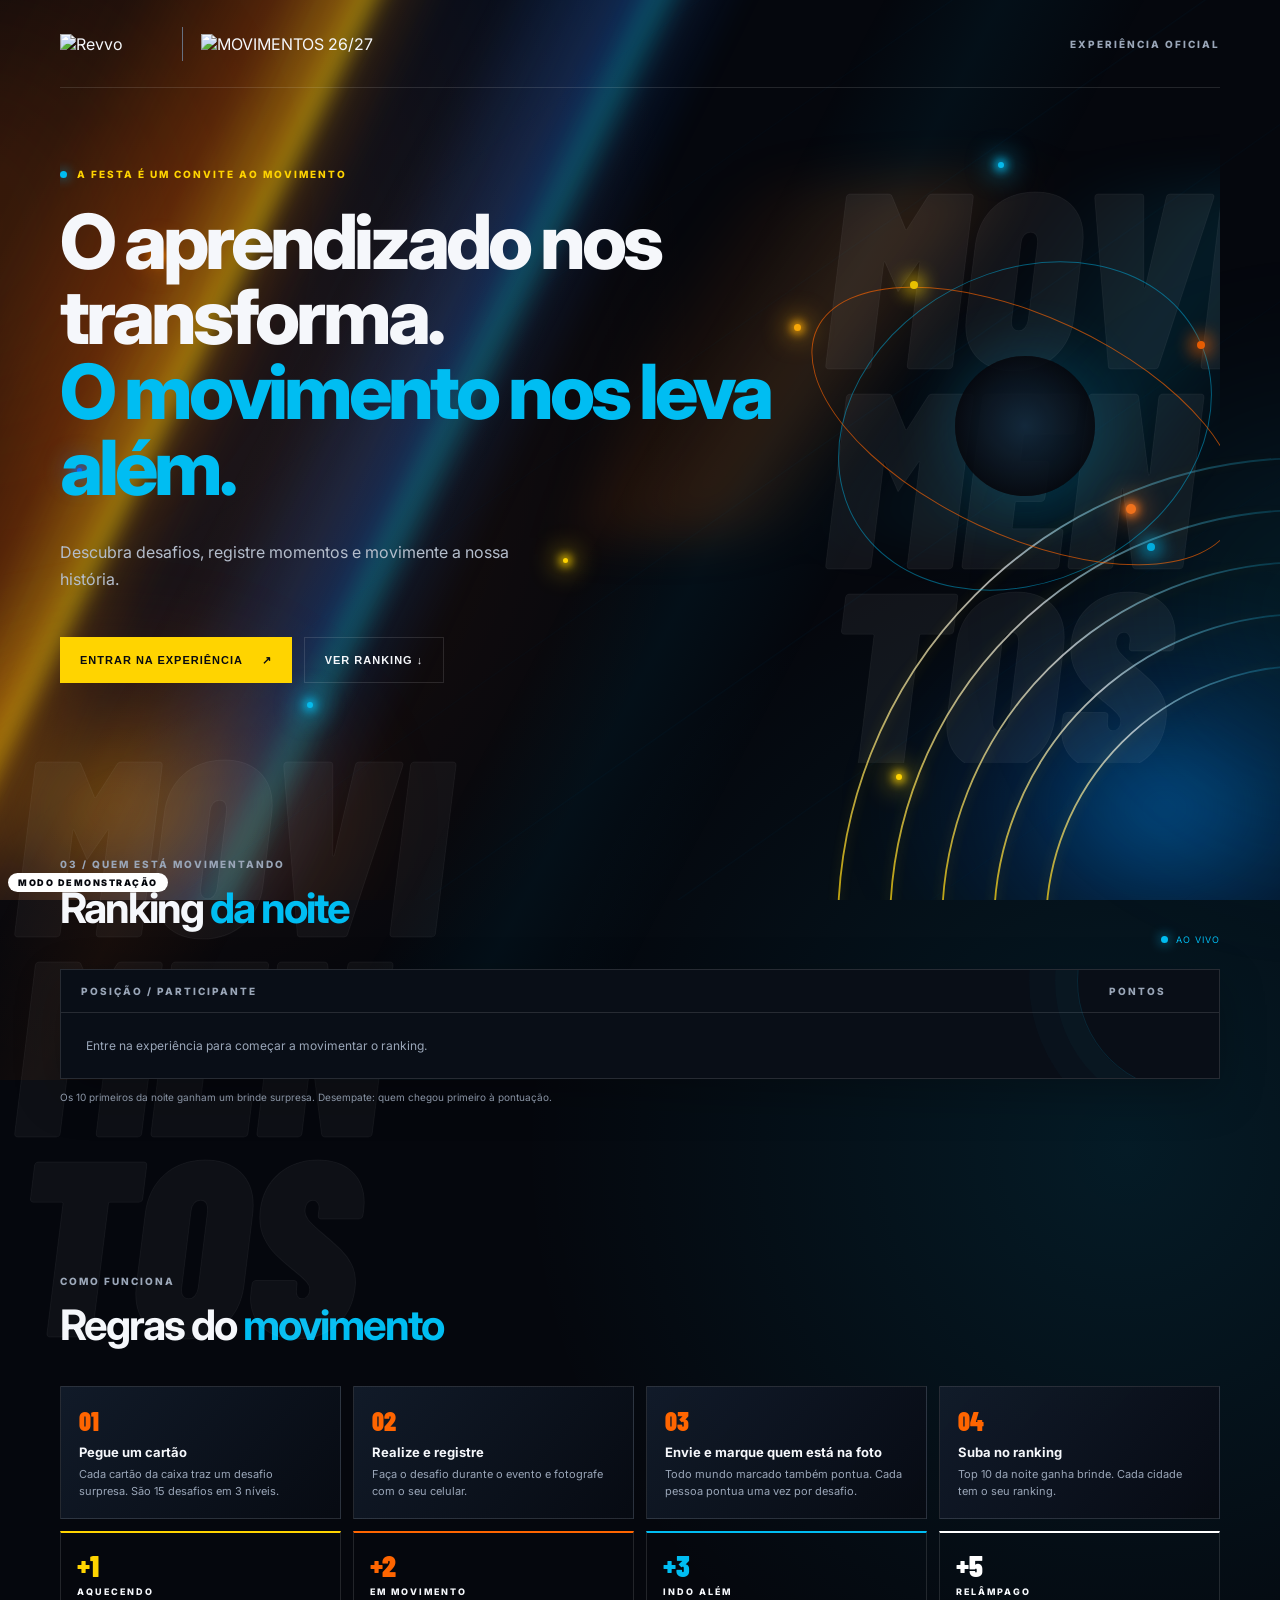
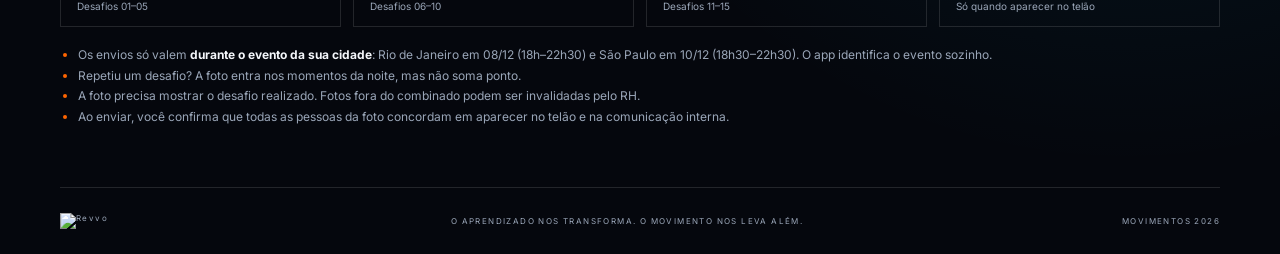
==== index.html @ 45190604 "Add files via upload" ====
<!doctype html>
<html lang="pt-BR">
<head>
  <meta charset="UTF-8" />
  <meta name="viewport" content="width=device-width, initial-scale=1.0, viewport-fit=cover" />
  <meta name="theme-color" content="#05070d" />
  <title>MOVIMENTOS 2026 | Revvo</title>
  <link rel="preconnect" href="https://fonts.googleapis.com">
  <link rel="preconnect" href="https://fonts.gstatic.com" crossorigin>
  <link href="https://fonts.googleapis.com/css2?family=Barlow+Condensed:wght@600;700;800;900&family=Inter:wght@400;500;600;700;800&display=swap" rel="stylesheet">
  <link rel="stylesheet" href="./styles.css" />
</head>
<body>
  <div class="ambient ambient-a"></div><div class="ambient ambient-b"></div>
  <div class="backdrop" aria-hidden="true">
    <div class="beam beam-orange"></div><div class="beam beam-blue"></div>
    <div class="uplight up-l"></div><div class="uplight up-r"></div>
    <svg class="arcs" viewBox="0 0 400 400" preserveAspectRatio="xMaxYMax meet"><defs><linearGradient id="arcG" x1="0" y1="1" x2="1" y2="0"><stop offset="0" stop-color="#ffd400"/><stop offset=".55" stop-color="#ffffff" stop-opacity=".9"/><stop offset="1" stop-color="#00bdf2" stop-opacity=".2"/></linearGradient></defs><g fill="none" stroke="url(#arcG)" stroke-width="1.4"><path d="M40 400 A360 360 0 0 1 400 40"/><path d="M80 400 A320 320 0 0 1 400 80"/><path d="M120 400 A280 280 0 0 1 400 120"/><path d="M160 400 A240 240 0 0 1 400 160"/><path d="M200 400 A200 200 0 0 1 400 200"/></g></svg>
    <span class="particle p1"></span><span class="particle p2"></span><span class="particle p3"></span><span class="particle p4"></span><span class="particle p5"></span><span class="particle p6"></span><span class="particle p7"></span><span class="particle p8"></span>
  </div>
  <header class="topbar">
    <a class="brand" href="#" aria-label="Revvo Movimentos 2026">
      <img class="logo-revvo" src="assets/logo-revvo-branco.png" alt="Revvo">
      <i></i>
      <img class="logo-movimentos" src="assets/logo-movimentos.png" alt="MOVIMENTOS 26/27">
    </a>
    <span class="event-label" id="eventLabel">EXPERIÊNCIA OFICIAL</span>
  </header>

  <main>
    <!-- BOAS-VINDAS -->
    <section id="welcome" class="hero">
      <div class="eyebrow"><span class="pulse"></span> A FESTA É UM CONVITE AO MOVIMENTO</div>
      <h1>O aprendizado nos transforma.<br><em>O movimento nos leva além.</em></h1>
      <p class="hero-copy">Descubra desafios, registre momentos e movimente a nossa história.</p>
      <div class="hero-actions">
        <button class="btn btn-primary" id="startBtn">ENTRAR NA EXPERIÊNCIA <span>↗</span></button>
        <button class="btn btn-ghost" id="rankingTopBtn">VER RANKING ↓</button>
      </div>
      <div class="wm wm-hero" aria-hidden="true">MOVI<br>MEN<br>TOS</div>
      <div class="hero-art" aria-hidden="true"><div class="orbit orbit-one"></div><div class="orbit orbit-two"></div><div class="core"><img class="core-icon" src="assets/icone-revvo.png" alt=""></div><span class="spark s1"></span><span class="spark s2"></span><span class="spark s3"></span></div>
    </section>

    <!-- LOGIN POR CÓDIGO -->
    <section id="register" class="panel hidden">
      <div class="section-kicker">01 / IDENTIFICAÇÃO</div>
      <h2>Quem está <em>em movimento?</em></h2>
      <form id="emailForm" class="form-grid" novalidate>
        <p class="muted">Informe seu e-mail corporativo para acessar os desafios.</p>
        <label>E-mail corporativo<input id="email" required type="email" inputmode="email" autocomplete="email" placeholder="voce@revvo.com.br"></label>
        <label class="consent"><input id="consent" type="checkbox" required><span>Autorizo o registro das minhas participações e o uso das fotos enviadas na dinâmica interna da festa, conforme as orientações de privacidade da Revvo.</span></label>
        <button class="btn btn-primary" type="submit" id="sendCodeBtn">ACESSAR DESAFIOS ↗</button>
        <p id="emailMessage" class="form-message" role="alert"></p>
      </form>
    </section>

    <!-- APP -->
    <section id="app" class="hidden">
      <div class="dashboard-head">
        <div><div class="section-kicker" id="journeyKicker">SUA JORNADA / MOVIMENTOS 2026</div><h2>Olá, <em id="userFirstName">pessoa</em>!</h2><p class="muted">Cada interação faz a gente ir mais longe.</p></div>
        <button class="btn btn-ghost btn-small" id="changeUser">TROCAR PARTICIPANTE</button>
      </div>
      <div id="statusBanner" class="status-banner hidden"></div>
      <div class="stats-grid">
        <article class="stat-card"><span class="stat-label">SUA PONTUAÇÃO</span><strong id="myPoints">0</strong><span class="stat-foot">PONTOS CONQUISTADOS</span></article>
        <article class="stat-card"><span class="stat-label">DESAFIOS CONCLUÍDOS</span><strong id="myChallenges">0</strong><span class="stat-foot">MOVIMENTOS REGISTRADOS</span></article>
        <article class="stat-card"><span class="stat-label">SUA POSIÇÃO</span><strong id="myPosition">—</strong><span class="stat-foot">NO RANKING GERAL</span></article>
      </div>
      <div id="lightning"></div>
      <div class="section-heading challenge-heading"><div><div class="section-kicker">02 / ESCOLHA SEU MOVIMENTO</div><h2>Qual vai ser o <em>próximo?</em></h2><p class="muted small">Deslize os cartões e escolha seu desafio.</p></div><div class="carousel-controls"><button class="carousel-arrow" id="challengePrev" aria-label="Cartões anteriores">←</button><button class="carousel-arrow" id="challengeNext" aria-label="Próximos cartões">→</button></div></div>
      <div class="challenge-carousel-wrap"><div class="carousel-glow"></div><div id="challengeGrid" class="challenge-carousel" aria-label="Cartões de desafios"></div><div class="carousel-hint"><span class="hint-line"></span> DESLIZE PARA DESCOBRIR <span class="hint-line"></span></div></div>

      <div class="section-heading"><div><div class="section-kicker">MOMENTOS DA NOITE</div><h2>Quem já <em>se moveu</em></h2></div><span class="live"><span class="pulse"></span> AO VIVO</span></div>
      <div id="feed" class="feed"><div class="empty-state">As fotos aparecem aqui assim que alguém enviar.</div></div>
    </section>

    <!-- RANKING -->
    <section id="ranking" class="ranking-section">
      <div class="wm wm-rank" aria-hidden="true">MOVI<br>MEN<br>TOS</div>
      <div class="section-heading"><div><div class="section-kicker">03 / QUEM ESTÁ MOVIMENTANDO</div><h2>Ranking <em>da noite</em></h2></div><span class="live"><span class="pulse"></span> AO VIVO</span></div>
      <div class="ranking-card"><div class="ranking-header"><span>POSIÇÃO / PARTICIPANTE</span><span>PONTOS</span></div><div id="rankingRows"><div class="empty-state">Entre na experiência para começar a movimentar o ranking.</div></div></div>
      <p class="small muted" id="rankingNote">Os 10 primeiros da noite ganham um brinde surpresa. Desempate: quem chegou primeiro à pontuação.</p>
    </section>

    <!-- REGRAS -->
    <section id="rules" class="rules-section">
      <div class="section-heading"><div><div class="section-kicker">COMO FUNCIONA</div><h2>Regras do <em>movimento</em></h2></div></div>
      <div class="rules-grid">
        <article class="rule"><span>01</span><h3>Pegue um cartão</h3><p>Cada cartão da caixa traz um desafio surpresa. São 15 desafios em 3 níveis.</p></article>
        <article class="rule"><span>02</span><h3>Realize e registre</h3><p>Faça o desafio durante o evento e fotografe com o seu celular.</p></article>
        <article class="rule"><span>03</span><h3>Envie e marque quem está na foto</h3><p>Todo mundo marcado também pontua. Cada pessoa pontua uma vez por desafio.</p></article>
        <article class="rule"><span>04</span><h3>Suba no ranking</h3><p>Top 10 da noite ganha brinde. Cada cidade tem o seu ranking.</p></article>
      </div>
      <div class="levels">
        <div style="--accent:var(--yellow)"><b>+1</b><span>AQUECENDO</span><small>Desafios 01–05</small></div>
        <div style="--accent:var(--orange)"><b>+2</b><span>EM MOVIMENTO</span><small>Desafios 06–10</small></div>
        <div style="--accent:var(--blue)"><b>+3</b><span>INDO ALÉM</span><small>Desafios 11–15</small></div>
        <div style="--accent:#fff"><b>+5</b><span>RELÂMPAGO</span><small>Só quando aparecer no telão</small></div>
      </div>
      <ul class="rules-list">
        <li>Os envios só valem <b>durante o evento da sua cidade</b>: Rio de Janeiro em 08/12 (18h–22h30) e São Paulo em 10/12 (18h30–22h30). O app identifica o evento sozinho.</li>
        <li>Repetiu um desafio? A foto entra nos momentos da noite, mas não soma ponto.</li>
        <li>A foto precisa mostrar o desafio realizado. Fotos fora do combinado podem ser invalidadas pelo RH.</li>
        <li>Ao enviar, você confirma que todas as pessoas da foto concordam em aparecer no telão e na comunicação interna.</li>
      </ul>
    </section>

    <!-- ÁREA DO RH -->
    <section id="admin" class="admin-section hidden">
      <button class="admin-toggle" id="adminToggle">ÁREA DO RH <span>＋</span></button>
      <div id="adminPanel" class="hidden admin-panel">
        <div class="admin-block">
          <div class="section-kicker">DESAFIO RELÂMPAGO</div>
          <div id="adminLightning" class="admin-lightning"></div>
        </div>
        <div class="admin-block">
          <div class="section-kicker">MODERAÇÃO E RELATÓRIO</div>
          <div class="admin-actions">
            <select id="adminEvent" class="admin-select"><option value="">Evento atual</option><option value="rj">Rio de Janeiro</option><option value="sp">São Paulo</option><option value="teste">Teste</option></select>
            <button class="btn btn-ghost btn-small" id="adminReload">ATUALIZAR</button>
            <button class="btn btn-ghost btn-small" id="exportBtn">EXPORTAR CSV</button>
          </div>
          <p id="adminMessage" class="form-message"></p>
          <div id="adminList" class="admin-list"></div>
        </div>
      </div>
    </section>
  </main>

  <footer><img class="logo-revvo" src="assets/logo-revvo-branco.png" alt="Revvo"><span>O APRENDIZADO NOS TRANSFORMA. O MOVIMENTO NOS LEVA ALÉM.</span><span>MOVIMENTOS 2026</span></footer>

  <dialog id="challengeDialog" class="challenge-dialog">
    <form method="dialog"><button class="close-dialog" aria-label="Fechar">×</button></form>
    <div id="dialogContent"></div>
  </dialog>
  <div id="toast" class="toast" role="status"></div>

  <script src="./vendor/supabase-2.45.4.js"></script>
  <script src="./config.js"></script>
  <script src="./api.js"></script>
  <script src="./app.js"></script>
</body>
</html>
---- styles.css ----
:root{--bg:#05070d;--panel:#0b101a;--panel2:#101827;--text:#f5f7fb;--muted:#9aa6b8;--yellow:#ffd400;--orange:#ff6500;--blue:#00bdf2;--line:rgba(255,255,255,.12)}
*{box-sizing:border-box}html{scroll-behavior:smooth}body{margin:0;background:var(--bg);color:var(--text);font-family:Inter,Arial,sans-serif;overflow-x:hidden}body:before{content:"";position:fixed;inset:0;pointer-events:none;opacity:.12;background:repeating-linear-gradient(145deg,transparent 0 110px,rgba(0,177,255,.28) 111px,transparent 113px 145px);mask-image:linear-gradient(120deg,transparent 20%,#000 65%,transparent)}.ambient{position:fixed;width:360px;height:360px;border-radius:50%;filter:blur(110px);opacity:.13;pointer-events:none}.ambient-a{background:var(--orange);top:5%;left:-220px}.ambient-b{background:var(--blue);right:-220px;top:48%}
.topbar,main,footer{width:min(1160px,calc(100% - 40px));margin:auto}.topbar{height:88px;display:flex;align-items:center;justify-content:space-between;border-bottom:1px solid var(--line);position:relative}.brand{display:flex;align-items:center;gap:18px;color:inherit;text-decoration:none}.revvo{font-weight:400;font-size:27px;letter-spacing:-2px}.brand i{height:34px;width:1px;background:#667080}.event{font-weight:900;font-style:italic;font-size:21px;letter-spacing:-1px}.event sup{display:inline-flex;flex-direction:column;font-size:10px;line-height:9px;margin-left:3px;vertical-align:top}.event sup b{color:var(--orange)}.event-label,.section-kicker,.stat-label,.stat-foot,.ranking-header,.admin-toggle{font-size:10px;letter-spacing:2px;font-weight:800;color:var(--muted)}
.hero{min-height:570px;display:flex;flex-direction:column;justify-content:center;position:relative;padding:80px 0;overflow:hidden}.eyebrow{font-size:10px;letter-spacing:2px;font-weight:800;color:var(--yellow);display:flex;align-items:center;gap:10px}.pulse{width:7px;height:7px;border-radius:50%;background:var(--blue);box-shadow:0 0 12px var(--blue);display:inline-block}.hero h1{font-size:clamp(40px,6vw,76px);line-height:.99;letter-spacing:-4px;margin:24px 0 18px;max-width:780px;font-weight:800}.hero h1 em,h2 em{font-style:normal;color:var(--blue)}.hero-copy{color:#b4bdcb;font-size:16px;max-width:460px;line-height:1.7}.hero-actions{display:flex;gap:12px;margin-top:28px;flex-wrap:wrap}.btn{border:0;cursor:pointer;font-weight:800;font-size:11px;letter-spacing:1px;padding:16px 20px;transition:.2s}.btn:hover{transform:translateY(-2px);filter:brightness(1.12)}.btn-primary{background:var(--yellow);color:#080b11}.btn-primary span{margin-left:15px}.btn-ghost{border:1px solid var(--line);background:transparent;color:var(--text)}.btn-small{padding:11px 13px;font-size:9px}.hero-art{position:absolute;right:0;top:50%;transform:translateY(-50%);width:390px;height:390px;opacity:.9}.orbit{position:absolute;border:1px solid rgba(0,189,242,.5);border-radius:50%;transform:rotate(-28deg)}.orbit-one{inset:40px 0 40px 0}.orbit-two{inset:85px -35px 85px -35px;border-color:rgba(255,101,0,.7);transform:rotate(25deg)}.core{position:absolute;inset:125px;border-radius:50%;display:grid;place-items:center;font:900 95px "Barlow Condensed";font-style:italic;background:radial-gradient(circle,#142a3d,#070a10 70%);box-shadow:0 0 70px rgba(0,189,242,.25);color:white}.core span{font:700 14px Inter;color:var(--orange);position:absolute;right:45px;top:50px}.spark{position:absolute;width:8px;height:8px;border-radius:50%;background:var(--yellow);box-shadow:0 0 18px 5px var(--yellow)}.s1{top:50px;left:80px}.s2{bottom:70px;right:65px;background:var(--blue);box-shadow:0 0 18px 5px var(--blue)}.s3{top:110px;right:15px;background:var(--orange);box-shadow:0 0 18px 5px var(--orange)}
.hidden{display:none!important}.panel{background:var(--panel);border:1px solid var(--line);padding:34px;max-width:650px;margin:0 auto 90px;position:relative}.panel h2,h2{font-size:clamp(28px,4vw,42px);letter-spacing:-2px;margin:12px 0}.muted{color:var(--muted);line-height:1.6}.form-grid{display:grid;gap:17px;margin-top:25px}.form-grid label:not(.consent){display:grid;gap:8px;font-size:11px;color:#c5ceda;font-weight:700}.form-grid input:not([type=checkbox]){width:100%;background:#05080f;border:1px solid var(--line);padding:15px;color:white;font:inherit;outline:none}.form-grid input:focus{border-color:var(--blue)}.consent{display:flex;gap:10px;font-size:10px;color:var(--muted);line-height:1.5}.consent input{accent-color:var(--blue)}.form-message{font-size:12px;color:var(--yellow);min-height:15px}.dashboard-head,.section-heading{display:flex;justify-content:space-between;align-items:end;gap:20px}.dashboard-head{margin:60px 0 28px}.stats-grid{display:grid;grid-template-columns:repeat(3,1fr);gap:12px}.stat-card{background:linear-gradient(135deg,#111a28,#080c14);border:1px solid var(--line);padding:22px;position:relative;overflow:hidden}.stat-card:after{content:"";position:absolute;right:-30px;bottom:-60px;width:120px;height:120px;border:1px solid rgba(0,189,242,.3);border-radius:50%}.stat-label,.stat-foot{display:block;font-size:9px;letter-spacing:1.5px}.stat-card strong{display:block;font:900 54px "Barlow Condensed";color:var(--yellow);margin:9px 0}.stat-foot{color:var(--muted)}.section-heading{margin:70px 0 24px}.small{font-size:10px}.challenge-grid{display:grid;grid-template-columns:repeat(3,1fr);gap:14px}.challenge-card{background:linear-gradient(150deg,#121a27,#070a11 70%);border:1px solid var(--line);padding:20px;min-height:220px;position:relative;display:flex;flex-direction:column;overflow:hidden}.challenge-card:before{content:"";position:absolute;top:0;left:0;width:100%;height:3px;background:var(--accent)}.challenge-card.done{opacity:.55}.challenge-meta{display:flex;justify-content:space-between;gap:8px;font-size:9px;letter-spacing:1px;font-weight:800;color:var(--accent)}.points{background:var(--accent);color:#05070d;border-radius:20px;padding:5px 8px;white-space:nowrap}.challenge-number{font:900 65px "Barlow Condensed";color:var(--accent);line-height:1;margin:18px 0 7px}.challenge-card h3{font-size:16px;margin:0 0 8px}.challenge-card p{font-size:11px;line-height:1.55;color:var(--muted);margin:0 0 20px}.challenge-card button{margin-top:auto;background:transparent;border:1px solid var(--line);color:white;text-align:left;padding:11px;font-size:9px;font-weight:800;letter-spacing:1px;cursor:pointer}.challenge-card button:hover{border-color:var(--accent);color:var(--accent)}.ranking-section{padding:25px 0 80px}.live{font-size:9px;letter-spacing:1px;color:var(--blue);display:flex;align-items:center;gap:8px}.ranking-card{background:#090e17;border:1px solid var(--line)}.ranking-header,.ranking-row{display:grid;grid-template-columns:1fr 90px;padding:15px 20px}.ranking-header{border-bottom:1px solid var(--line)}.ranking-row{align-items:center;border-bottom:1px solid rgba(255,255,255,.06);font-size:13px}.ranking-row:last-child{border:0}.rank-name{display:flex;align-items:center;gap:14px}.rank-num{font:800 22px "Barlow Condensed";color:var(--muted);width:25px}.rank-row-points{text-align:right;color:var(--yellow);font-weight:800}.empty-state{padding:25px;color:var(--muted);font-size:12px}.admin-section{border-top:1px solid var(--line);padding:25px 0 45px}.admin-toggle{width:100%;background:none;border:0;color:var(--muted);display:flex;justify-content:space-between;cursor:pointer;padding:0}.admin-panel{padding:25px 0}.admin-actions{display:flex;flex-wrap:wrap;gap:10px;margin:18px 0}.file-button{border:1px solid var(--line);padding:11px 13px;font-size:9px;letter-spacing:1px;font-weight:800;cursor:pointer}.file-button input{display:none}footer{border-top:1px solid var(--line);padding:25px 0;display:flex;align-items:center;justify-content:space-between;color:var(--muted);font-size:8px;letter-spacing:1.4px}footer .revvo{color:white;font-size:19px}.challenge-dialog{width:min(500px,calc(100% - 28px));background:#0b111c;color:white;border:1px solid var(--line);padding:30px;box-shadow:0 20px 100px #000}.challenge-dialog::backdrop{background:rgba(0,0,0,.8);backdrop-filter:blur(5px)}.close-dialog{float:right;background:none;border:0;color:white;font-size:28px;cursor:pointer}.dialog-category{font-size:10px;letter-spacing:2px;font-weight:800}.dialog-number{font:900 72px "Barlow Condensed";margin:12px 0;color:var(--yellow)}.dialog-desc{color:var(--muted);font-size:13px;line-height:1.6}.dialog-form{display:grid;gap:15px;margin-top:20px}.dialog-form label{font-size:11px;color:#c8d0dc}.dialog-form input[type=file]{display:block;margin-top:10px;width:100%;font-size:11px}.participant-list{max-height:180px;overflow:auto;border:1px solid var(--line);padding:10px;display:grid;gap:8px}.participant-list label{display:flex;gap:8px;align-items:center}.toast{position:fixed;bottom:20px;left:50%;transform:translate(-50%,20px);background:var(--yellow);color:#080b11;padding:13px 18px;font-size:12px;font-weight:800;opacity:0;pointer-events:none;transition:.25s;z-index:10}.toast.show{opacity:1;transform:translate(-50%,0)}
@media(max-width:800px){.hero{min-height:500px}.hero-art{right:-140px;opacity:.3}.hero h1{letter-spacing:-2px}.challenge-grid{grid-template-columns:repeat(2,1fr)}.stats-grid{grid-template-columns:1fr 1fr}.stat-card:last-child{grid-column:span 2}.dashboard-head{align-items:start;flex-direction:column}.section-heading{align-items:start}.event-label{display:none}}
@media(max-width:520px){.topbar,main,footer{width:calc(100% - 28px)}.topbar{height:70px}.brand{gap:10px}.revvo{font-size:22px}.event{font-size:17px}.hero{padding:65px 0}.hero h1{font-size:43px}.hero-copy{font-size:13px}.hero-art{right:-230px}.panel{padding:22px;margin-bottom:60px}.challenge-grid{grid-template-columns:1fr 1fr;gap:8px}.challenge-card{padding:13px;min-height:220px}.challenge-number{font-size:53px}.challenge-card h3{font-size:13px}.challenge-card p{font-size:10px}.stats-grid{gap:8px}.stat-card{padding:15px}.stat-card strong{font-size:44px}.section-heading{margin-top:50px}footer{gap:10px;flex-wrap:wrap}footer span:nth-child(2){display:none}}


/* MOVIMENTOS EXPERIENCE — camada visual de luz e movimento */
body{background:radial-gradient(ellipse at 12% 20%,rgba(255,101,0,.12),transparent 34%),radial-gradient(ellipse at 88% 62%,rgba(0,189,242,.11),transparent 38%),#05070d}
body:after{content:"";position:fixed;inset:-20%;pointer-events:none;z-index:-1;background:linear-gradient(118deg,transparent 34%,rgba(255,112,0,.055) 39%,transparent 44%),linear-gradient(118deg,transparent 50%,rgba(0,189,242,.05) 55%,transparent 61%);animation:lightDrift 18s ease-in-out infinite alternate}
@keyframes lightDrift{from{transform:translateX(-2%) translateY(-1%)}to{transform:translateX(2%) translateY(1%)}}
.hero{isolation:isolate}.hero:before{content:"";position:absolute;z-index:-1;width:700px;height:360px;right:-110px;top:90px;background:linear-gradient(112deg,transparent 5%,rgba(255,107,0,.16) 30%,transparent 44%,rgba(0,189,242,.12) 70%,transparent 85%);filter:blur(24px);transform:skewX(-18deg);animation:beamPulse 7s ease-in-out infinite alternate}
@keyframes beamPulse{from{opacity:.45;transform:skewX(-18deg) translateX(-25px)}to{opacity:1;transform:skewX(-18deg) translateX(25px)}}
.dashboard-head{position:relative}.dashboard-head:after{content:"";position:absolute;left:-4%;bottom:-25px;width:55%;height:1px;background:linear-gradient(90deg,transparent,var(--orange),var(--blue),transparent);opacity:.65}
.challenge-heading{align-items:center}.carousel-controls{display:flex;gap:8px}.carousel-arrow{width:42px;height:42px;border:1px solid rgba(255,255,255,.2);border-radius:50%;background:rgba(9,15,25,.8);color:white;font-size:20px;cursor:pointer;transition:.2s}.carousel-arrow:hover{border-color:var(--blue);color:var(--blue);box-shadow:0 0 22px rgba(0,189,242,.2);transform:translateY(-2px)}
.challenge-carousel-wrap{position:relative;margin:0 -2px 8px;padding:14px 2px 26px;overflow:hidden}.challenge-carousel-wrap:before,.challenge-carousel-wrap:after{content:"";position:absolute;top:0;bottom:25px;width:42px;z-index:2;pointer-events:none}.challenge-carousel-wrap:before{left:0;background:linear-gradient(90deg,#05070d,transparent)}.challenge-carousel-wrap:after{right:0;background:linear-gradient(270deg,#05070d,transparent)}
.carousel-glow{position:absolute;left:12%;right:12%;top:10px;height:170px;background:linear-gradient(90deg,rgba(255,101,0,.11),transparent 40%,rgba(0,189,242,.12));filter:blur(45px);pointer-events:none}
.challenge-carousel{position:relative;z-index:1;display:flex;gap:14px;overflow-x:auto;scroll-snap-type:x mandatory;scroll-behavior:smooth;padding:8px 24px 20px;scrollbar-width:none;-webkit-overflow-scrolling:touch}.challenge-carousel::-webkit-scrollbar{display:none}
.challenge-card{flex:0 0 248px;width:248px;min-height:236px;height:236px;padding:17px 18px 15px;border-radius:5px;background:linear-gradient(145deg,rgba(19,27,41,.97),rgba(5,8,15,.98) 72%);scroll-snap-align:center;cursor:pointer;transition:transform .35s ease,border-color .35s ease,box-shadow .35s ease;box-shadow:0 12px 35px rgba(0,0,0,.3);isolation:isolate}
.challenge-card:after{content:"";position:absolute;inset:0;z-index:-1;opacity:.8;background:radial-gradient(circle at 100% 0%,color-mix(in srgb,var(--accent) 22%,transparent),transparent 42%),linear-gradient(135deg,transparent 55%,color-mix(in srgb,var(--accent) 10%,transparent));pointer-events:none}
.challenge-card:before{height:2px;box-shadow:0 0 14px var(--accent)}.challenge-card:hover{transform:translateY(-5px);border-color:color-mix(in srgb,var(--accent) 65%,white 10%);box-shadow:0 16px 38px rgba(0,0,0,.45),0 0 24px color-mix(in srgb,var(--accent) 15%,transparent)}
.challenge-card .challenge-number{font-size:58px;margin:12px 0 4px;text-shadow:0 0 22px color-mix(in srgb,var(--accent) 28%,transparent)}.challenge-card h3{font-size:14px;line-height:1.25;max-width:205px}.challenge-card p{font-size:10px;line-height:1.45;margin-bottom:12px;display:-webkit-box;-webkit-line-clamp:2;-webkit-box-orient:vertical;overflow:hidden}.challenge-card button{padding:9px 10px;font-size:8px;letter-spacing:1.1px}.challenge-card.done{filter:saturate(.55)}.challenge-card.done:after{background:linear-gradient(135deg,rgba(0,189,242,.08),transparent)}
.carousel-hint{display:flex;align-items:center;justify-content:center;gap:12px;color:#77869b;font-size:8px;letter-spacing:2px;font-weight:800}.hint-line{width:32px;height:1px;background:linear-gradient(90deg,transparent,var(--blue))}.hint-line:last-child{transform:scaleX(-1)}
.stat-card{border-radius:4px;background:linear-gradient(130deg,rgba(18,28,43,.94),rgba(7,11,19,.96));box-shadow:inset 0 1px rgba(255,255,255,.04)}.stat-card:first-child{border-top:2px solid var(--yellow)}.stat-card:nth-child(2){border-top:2px solid var(--orange)}.stat-card:nth-child(3){border-top:2px solid var(--blue)}
.ranking-card{box-shadow:0 15px 45px rgba(0,0,0,.25);position:relative;overflow:hidden}.ranking-card:after{content:"";position:absolute;right:-80px;top:-100px;width:220px;height:220px;border:1px solid rgba(0,189,242,.14);border-radius:50%;box-shadow:0 0 0 22px rgba(0,189,242,.025),0 0 0 48px rgba(0,189,242,.018);pointer-events:none}
.pulse{animation:pulseGlow 2.2s ease-in-out infinite}@keyframes pulseGlow{0%,100%{opacity:.65;box-shadow:0 0 8px 2px currentColor}50%{opacity:1;box-shadow:0 0 17px 5px currentColor}}
.toast{box-shadow:0 0 30px rgba(255,212,0,.25)}
@media(max-width:520px){.challenge-card{flex-basis:218px;width:218px;min-height:222px;height:222px}.challenge-carousel{gap:10px;padding-left:18px;padding-right:18px}.challenge-carousel-wrap:before,.challenge-carousel-wrap:after{width:18px}.carousel-arrow{width:36px;height:36px}.challenge-heading{align-items:center}.challenge-heading .muted{max-width:210px}}
@media(prefers-reduced-motion:reduce){*,*:before,*:after{animation-duration:.01ms!important;animation-iteration-count:1!important;scroll-behavior:auto!important;transition-duration:.01ms!important}}

/* ===== MOVIMENTOS 2026 — versão final (logos originais, login por código, fotos, RH) ===== */
.logo-revvo{width:104px;height:auto;display:block}
.logo-movimentos{width:190px;height:auto;display:block;mix-blend-mode:lighten} /* arte oficial, sem alteração; "lighten" funde o fundo escuro da arte */
footer .logo-revvo{width:72px}
@media(max-width:520px){.logo-revvo{width:80px}.logo-movimentos{width:140px}}
.demo-badge{position:fixed;bottom:8px;left:8px;z-index:20;background:#fff;color:#05070d;font-size:9px;font-weight:900;letter-spacing:1.5px;padding:4px 10px;border-radius:20px;pointer-events:none}
.link{background:none;border:0;color:var(--blue);text-decoration:underline;font:inherit;font-size:11px;cursor:pointer;padding:4px 0}
.code-actions{display:flex;justify-content:space-between}
.code-input{font:900 30px "Barlow Condensed"!important;letter-spacing:12px;text-align:center}
.form-grid .muted b{color:var(--text)}
.btn:disabled{opacity:.45;cursor:not-allowed;transform:none}
/* status do evento */
.status-banner{margin:0 0 14px;padding:16px 18px;border:1px solid rgba(255,212,0,.45);background:rgba(255,212,0,.06);font-size:12px;line-height:1.6;color:#d6dce6}
.status-banner b{display:block;color:var(--yellow);font-size:10px;letter-spacing:2px;margin-bottom:4px}
/* relâmpago */
.lightning-banner{width:100%;margin-top:14px;display:grid;grid-template-columns:1fr auto;gap:4px 14px;align-items:center;text-align:left;border:0;cursor:pointer;padding:16px 18px;color:#05070d;background:linear-gradient(110deg,var(--yellow),var(--orange));box-shadow:0 0 34px rgba(255,140,0,.35);animation:flash 2.4s ease-in-out infinite;font-family:inherit}
.lb-kicker{font-size:9px;font-weight:900;letter-spacing:2px}.lb-text{font-size:14px;font-weight:800;grid-column:1}.lightning-banner .points{grid-row:1/3;grid-column:2;background:#05070d;color:var(--yellow);font-size:12px;font-weight:900;padding:7px 11px}
@keyframes flash{50%{box-shadow:0 0 54px rgba(255,212,0,.6)}}
.challenge-card.relampago{border-color:rgba(255,255,255,.5)}
.challenge-card .challenge-number{font-weight:900}
/* diálogo de envio */
.dialog-note{font-size:12px;line-height:1.55;color:#cfd6e2;border-left:2px solid var(--yellow);padding:8px 12px;background:rgba(255,212,0,.05)}
.photo-pick{position:relative;display:block;min-height:150px;border:1px dashed rgba(255,255,255,.3);cursor:pointer;overflow:hidden;background:#070b13}
.photo-pick input{position:absolute;inset:0;opacity:0;cursor:pointer;width:100%}
.pp-empty{position:absolute;inset:0;display:grid;place-content:center;text-align:center;gap:6px;padding:14px}.pp-empty b{font-size:10px;letter-spacing:1.5px;color:var(--yellow)}.pp-empty small{font-size:10px;color:var(--muted)}
.photo-pick img{width:100%;max-height:300px;object-fit:contain;display:block;position:relative;pointer-events:none;background:#000}
.photo-pick.has{border-style:solid;border-color:var(--yellow)}.photo-pick.has .pp-empty{display:none}
.tag-head{display:flex;justify-content:space-between;align-items:baseline;gap:10px;font-size:10px;font-weight:800;letter-spacing:1.5px;color:#c8d0dc;margin-bottom:8px}.tag-head small{font-size:9px;letter-spacing:0;color:var(--muted);font-weight:400}
.tag-search{width:100%;background:#05080f;border:1px solid var(--line);padding:12px;color:#fff;font:inherit;font-size:13px;outline:none;margin-bottom:8px}.tag-search:focus{border-color:var(--blue)}
.tag-chips{display:flex;flex-wrap:wrap;gap:6px;margin-bottom:8px}
.chip{border:1px solid var(--blue);background:rgba(0,189,242,.1);color:#fff;font:inherit;font-size:10px;font-weight:700;padding:5px 9px;border-radius:20px;cursor:pointer}.chip.me{border-color:var(--yellow);background:rgba(255,212,0,.12);cursor:default}
.participant-list label{font-size:12px;cursor:pointer}.participant-list small{color:var(--muted);font-size:9px;margin-left:4px}.participant-list input{accent-color:var(--blue);width:16px;height:16px}
.challenge-dialog{max-height:92vh;overflow:auto}
.challenge-dialog h2{font-size:24px}
/* feed de fotos */
.feed-track{display:flex;gap:14px;overflow-x:auto;scroll-snap-type:x mandatory;padding:4px 2px 18px;scrollbar-width:none}.feed-track::-webkit-scrollbar{display:none}
.feed-item{flex:0 0 230px;margin:0;scroll-snap-align:start;background:#090e17;border:1px solid var(--line);border-top:2px solid var(--accent);overflow:hidden}
.feed-photo{aspect-ratio:4/5;background:#0b111c center/cover no-repeat}
.feed-item figcaption{display:flex;gap:10px;align-items:center;padding:10px 12px}
.feed-num{font:900 20px "Barlow Condensed";color:var(--accent);min-width:30px}
.feed-item b{display:block;font-size:11px}.feed-item figcaption span:not(.feed-num){font-size:10px;color:var(--muted)}
/* ranking */
.ranking-row.premio .rank-num{color:var(--yellow)}
.ranking-row.eu{background:rgba(0,189,242,.08);box-shadow:inset 3px 0 var(--blue)}
.rank-sub{display:block;font-size:9px;color:var(--muted);letter-spacing:.5px;margin-top:2px}
.rank-cut{padding:10px 20px;font-size:9px;letter-spacing:2px;font-weight:800;color:var(--yellow);border-bottom:1px dashed rgba(255,212,0,.4)}
/* regras */
.rules-section{padding:10px 0 60px}
.rules-grid{display:grid;grid-template-columns:repeat(4,1fr);gap:12px}
.rule{background:linear-gradient(130deg,rgba(18,28,43,.94),rgba(7,11,19,.96));border:1px solid var(--line);padding:18px}
.rule span{font:900 26px "Barlow Condensed";color:var(--orange)}.rule h3{font-size:13px;margin:8px 0 6px}.rule p{font-size:11px;line-height:1.55;color:var(--muted);margin:0}
.levels{display:grid;grid-template-columns:repeat(4,1fr);gap:12px;margin:12px 0 18px}
.levels div{border:1px solid var(--line);border-top:2px solid var(--accent);padding:14px 16px;display:grid;gap:3px}
.levels b{font:900 30px "Barlow Condensed";color:var(--accent)}.levels span{font-size:9px;font-weight:800;letter-spacing:2px}.levels small{font-size:10px;color:var(--muted)}
.rules-list{color:var(--muted);font-size:12px;line-height:1.7;padding-left:18px;margin:0}.rules-list b{color:var(--text)}.rules-list li::marker{color:var(--orange)}
@media(max-width:800px){.rules-grid,.levels{grid-template-columns:1fr 1fr}}
/* RH */
.admin-block{margin-bottom:26px}
.admin-select{background:#05080f;color:#fff;border:1px solid var(--line);padding:10px;font:inherit;font-size:11px}
.admin-lightning{display:grid;gap:8px;margin-top:10px}
.al-row{display:grid;grid-template-columns:50px 1fr auto;gap:10px;align-items:center;border:1px solid var(--line);padding:10px}.al-row.on{border-color:var(--yellow);background:rgba(255,212,0,.06)}
.al-n{font-weight:900;font-size:12px}.al-row textarea{background:#05080f;color:#fff;border:1px solid var(--line);font:inherit;font-size:12px;padding:8px;resize:vertical}
.admin-list{display:grid;gap:8px}
.adm-item{display:grid;grid-template-columns:64px 1fr auto;gap:12px;align-items:center;border:1px solid var(--line);padding:8px}.adm-item.invalid{opacity:.45}
.adm-thumb{width:64px;height:64px;background:#0b111c center/cover}
.adm-info{min-width:0}.adm-info b{display:block;font-size:12px}.adm-info span{display:block;font-size:11px;color:#cfd6e2;overflow:hidden;text-overflow:ellipsis;white-space:nowrap}.adm-info small{font-size:10px;color:var(--muted)}
@media(max-width:520px){.al-row{grid-template-columns:1fr}.adm-item{grid-template-columns:52px 1fr}.adm-item .btn{grid-column:1/-1}.adm-thumb{width:52px;height:52px}.feed-item{flex-basis:200px}}
.toast{text-align:center;line-height:1.5}.toast small{font-weight:600}

/* ===== BACKDROP MOVIMENTOS: feixes de luz, partículas, arcos, luz de chão e marca d'água ===== */
.backdrop{position:fixed;inset:0;z-index:-1;pointer-events:none;overflow:hidden}
.beam{position:absolute;top:-70vh;height:240vh;filter:blur(10px);mix-blend-mode:screen;transform:rotate(26deg);transform-origin:center}
.beam-orange{left:-18vw;width:58vmax;background:linear-gradient(90deg,transparent 0,rgba(255,101,0,.05) 22%,rgba(255,101,0,.28) 40%,rgba(255,170,0,.5) 49%,rgba(255,212,0,.62) 50.5%,rgba(255,140,0,.12) 53%,transparent 60%);animation:beamA 9s ease-in-out infinite alternate}
.beam-blue{left:6vw;width:56vmax;background:linear-gradient(90deg,transparent 0,rgba(0,104,255,.06) 30%,rgba(0,104,255,.3) 47%,rgba(0,189,242,.42) 50%,rgba(0,104,255,.1) 54%,transparent 62%);animation:beamB 11s ease-in-out infinite alternate}
@keyframes beamA{from{opacity:.75;transform:rotate(26deg) translateX(-1.5vw)}to{opacity:1;transform:rotate(26deg) translateX(1.5vw)}}
@keyframes beamB{from{opacity:.65;transform:rotate(26deg) translateX(1vw)}to{opacity:.95;transform:rotate(26deg) translateX(-1vw)}}
.uplight{position:absolute;bottom:-14vh;width:46vmax;height:34vmax;border-radius:50%;filter:blur(30px)}
.up-l{left:-14vmax;background:radial-gradient(closest-side,rgba(255,150,0,.42),rgba(255,101,0,.12) 55%,transparent)}
.up-r{right:-14vmax;background:radial-gradient(closest-side,rgba(0,140,255,.45),rgba(0,104,255,.12) 55%,transparent)}
.arcs{position:absolute;right:-2vmax;bottom:-2vmax;width:min(46vmax,520px);height:auto;opacity:.75;filter:drop-shadow(0 0 6px rgba(255,212,0,.35))}
.particle{position:absolute;width:8px;height:8px;border-radius:50%;background:var(--c);box-shadow:0 0 10px 3px var(--c),0 0 26px 8px color-mix(in srgb,var(--c) 45%,transparent);animation:float var(--d) ease-in-out infinite alternate,twinkle 3.2s ease-in-out infinite;animation-delay:var(--dl),var(--dl)}
.p1{--c:#ff8a00;--d:9s;--dl:0s;left:12%;top:28%}
.p2{--c:#00bdf2;--d:12s;--dl:-3s;left:78%;top:18%;width:6px;height:6px}
.p3{--c:#ffd400;--d:10s;--dl:-5s;left:44%;top:62%;width:5px;height:5px}
.p4{--c:#ff6500;--d:14s;--dl:-2s;left:88%;top:56%;width:10px;height:10px}
.p5{--c:#00bdf2;--d:11s;--dl:-7s;left:24%;top:78%;width:6px;height:6px}
.p6{--c:#ffb000;--d:13s;--dl:-4s;left:62%;top:36%;width:7px;height:7px}
.p7{--c:#0068ff;--d:10s;--dl:-6s;left:6%;top:52%;width:5px;height:5px}
.p8{--c:#ffd400;--d:15s;--dl:-1s;left:70%;top:86%;width:6px;height:6px}
@keyframes float{from{transform:translate(0,0)}to{transform:translate(18px,-34px)}}
@keyframes twinkle{0%,100%{opacity:.55}50%{opacity:1}}
/* marca d'água tipográfica (texto, não é o logotipo) */
.wm{position:absolute;pointer-events:none;user-select:none;font:900 italic clamp(110px,21vw,250px)/.8 "Barlow Condensed",Impact,sans-serif;letter-spacing:-2px;text-transform:uppercase;color:rgba(255,255,255,.055);-webkit-text-stroke:1px rgba(255,255,255,.05);z-index:-1}
.wm-hero{right:-3%;top:12%}
.ranking-section{position:relative;isolation:isolate}
.wm-rank{left:-4%;top:-6%;color:rgba(255,255,255,.04)}
.hero:before{z-index:-2}
@media(max-width:800px){.wm-hero{right:-18%;top:auto;bottom:4%;font-size:150px}.wm-rank{font-size:130px;left:auto;right:-10%}.beam-orange{left:-50vw;width:110vmax}.beam-blue{left:-20vw;width:100vmax}.arcs{width:68vw;opacity:.55}}
@media(prefers-reduced-motion:reduce){.beam,.particle{animation:none}}

/* ícone oficial Revvo no centro da órbita (arquivo original, sem alteração) */
.core-icon{width:66%;height:auto;display:block}
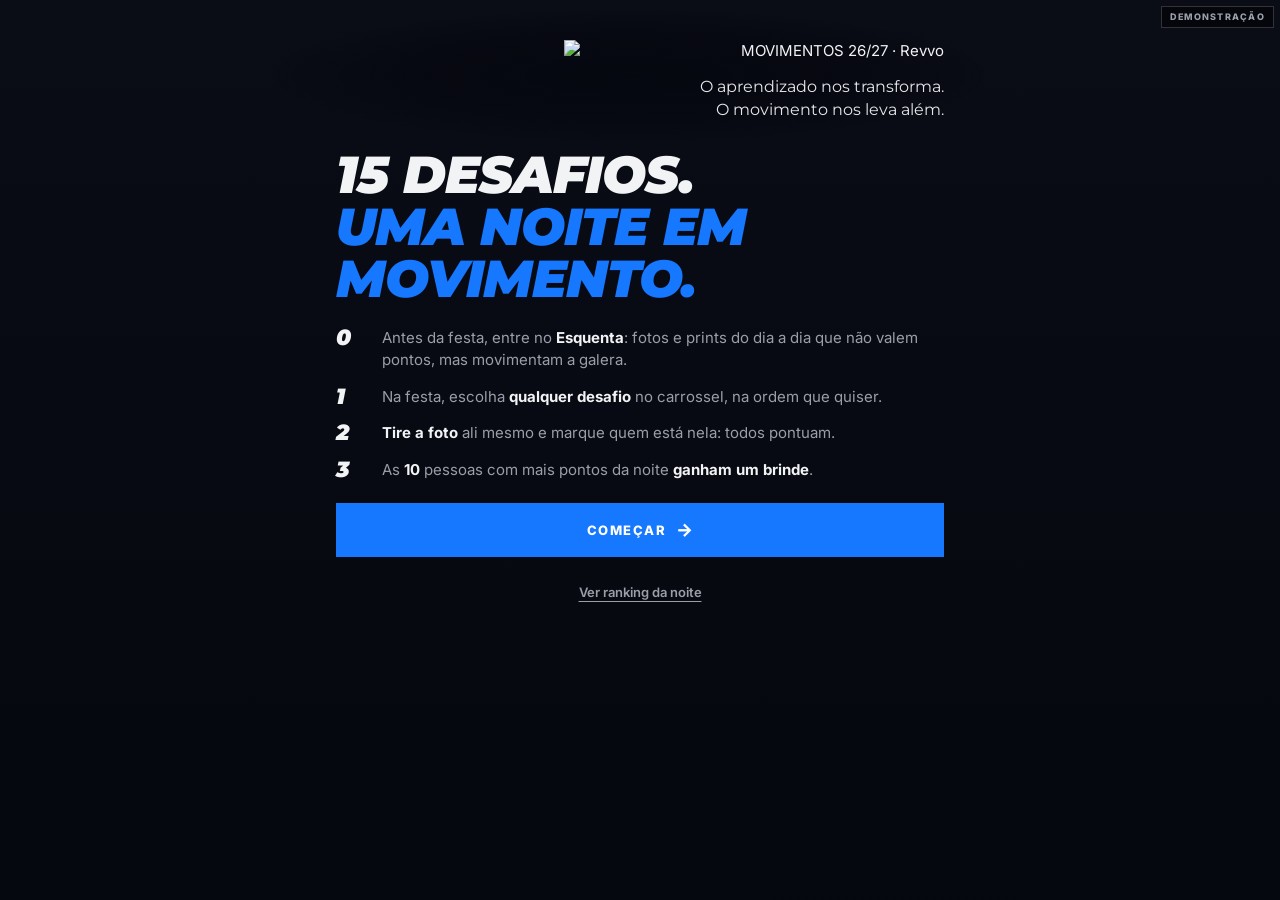
==== commit 4b640f7f: "Add files via upload" ====
--- a/index.html
+++ b/index.html
@@ -3,136 +3,140 @@
 <head>
   <meta charset="UTF-8" />
   <meta name="viewport" content="width=device-width, initial-scale=1.0, viewport-fit=cover" />
-  <meta name="theme-color" content="#05070d" />
+  <meta name="theme-color" content="#06080e" />
   <title>MOVIMENTOS 2026 | Revvo</title>
   <link rel="preconnect" href="https://fonts.googleapis.com">
   <link rel="preconnect" href="https://fonts.gstatic.com" crossorigin>
-  <link href="https://fonts.googleapis.com/css2?family=Barlow+Condensed:wght@600;700;800;900&family=Inter:wght@400;500;600;700;800&display=swap" rel="stylesheet">
+  <link href="https://fonts.googleapis.com/css2?family=Montserrat:ital,wght@0,300;0,400;0,600;0,800;1,800;1,900&family=Inter:wght@400;500;600;700;800&display=swap" rel="stylesheet">
   <link rel="stylesheet" href="./styles.css" />
 </head>
 <body>
-  <div class="ambient ambient-a"></div><div class="ambient ambient-b"></div>
-  <div class="backdrop" aria-hidden="true">
-    <div class="beam beam-orange"></div><div class="beam beam-blue"></div>
-    <div class="uplight up-l"></div><div class="uplight up-r"></div>
-    <svg class="arcs" viewBox="0 0 400 400" preserveAspectRatio="xMaxYMax meet"><defs><linearGradient id="arcG" x1="0" y1="1" x2="1" y2="0"><stop offset="0" stop-color="#ffd400"/><stop offset=".55" stop-color="#ffffff" stop-opacity=".9"/><stop offset="1" stop-color="#00bdf2" stop-opacity=".2"/></linearGradient></defs><g fill="none" stroke="url(#arcG)" stroke-width="1.4"><path d="M40 400 A360 360 0 0 1 400 40"/><path d="M80 400 A320 320 0 0 1 400 80"/><path d="M120 400 A280 280 0 0 1 400 120"/><path d="M160 400 A240 240 0 0 1 400 160"/><path d="M200 400 A200 200 0 0 1 400 200"/></g></svg>
-    <span class="particle p1"></span><span class="particle p2"></span><span class="particle p3"></span><span class="particle p4"></span><span class="particle p5"></span><span class="particle p6"></span><span class="particle p7"></span><span class="particle p8"></span>
-  </div>
+  <div class="stage" aria-hidden="true"><i class="art-l"></i><i class="art-r"></i></div>
+
   <header class="topbar">
-    <a class="brand" href="#" aria-label="Revvo Movimentos 2026">
+    <a class="brand" href="#" aria-label="Revvo · MOVIMENTOS 26/27">
       <img class="logo-revvo" src="assets/logo-revvo-branco.png" alt="Revvo">
       <i></i>
       <img class="logo-movimentos" src="assets/logo-movimentos.png" alt="MOVIMENTOS 26/27">
     </a>
-    <span class="event-label" id="eventLabel">EXPERIÊNCIA OFICIAL</span>
+    <div class="me-chip hidden" id="meChip"><b id="chipPts">0</b> PTS · <span id="chipPos">—</span></div>
   </header>
 
   <main>
-    <!-- BOAS-VINDAS -->
-    <section id="welcome" class="hero">
-      <div class="eyebrow"><span class="pulse"></span> A FESTA É UM CONVITE AO MOVIMENTO</div>
-      <h1>O aprendizado nos transforma.<br><em>O movimento nos leva além.</em></h1>
-      <p class="hero-copy">Descubra desafios, registre momentos e movimente a nossa história.</p>
-      <div class="hero-actions">
-        <button class="btn btn-primary" id="startBtn">ENTRAR NA EXPERIÊNCIA <span>↗</span></button>
-        <button class="btn btn-ghost" id="rankingTopBtn">VER RANKING ↓</button>
-      </div>
-      <div class="wm wm-hero" aria-hidden="true">MOVI<br>MEN<br>TOS</div>
-      <div class="hero-art" aria-hidden="true"><div class="orbit orbit-one"></div><div class="orbit orbit-two"></div><div class="core"><img class="core-icon" src="assets/icone-revvo.png" alt=""></div><span class="spark s1"></span><span class="spark s2"></span><span class="spark s3"></span></div>
+    <!-- 1. INTRODUÇÃO -->
+    <section id="welcome" class="screen intro">
+      <div class="hero-brand"><img class="hero-logo" src="assets/logo-movimentos.png" alt="MOVIMENTOS 26/27 · Revvo"><p class="slogan">O aprendizado nos transforma.<br>O movimento nos leva além.</p></div>
+      <h1>15 desafios.<br><span class="go-text">Uma noite em movimento.</span></h1>
+      <ol class="how">
+        <li><b>0</b><span>Antes da festa, entre no <strong>Esquenta</strong>: fotos e prints do dia a dia que não valem pontos, mas movimentam a galera.</span></li>
+        <li><b>1</b><span>Na festa, escolha <strong>qualquer desafio</strong> no carrossel, na ordem que quiser.</span></li>
+        <li><b>2</b><span><strong>Tire a foto</strong> ali mesmo e marque quem está nela: todos pontuam.</span></li>
+        <li><b>3</b><span>As <strong id="topN">10</strong> pessoas com mais pontos da noite <strong>ganham um brinde</strong>.</span></li>
+      </ol>
+      <button class="btn btn-go" id="startBtn">COMEÇAR</button>
+      <button class="link-btn" id="rankingTopBtn">Ver ranking da noite</button>
     </section>
 
-    <!-- LOGIN POR CÓDIGO -->
-    <section id="register" class="panel hidden">
-      <div class="section-kicker">01 / IDENTIFICAÇÃO</div>
-      <h2>Quem está <em>em movimento?</em></h2>
-      <form id="emailForm" class="form-grid" novalidate>
-        <p class="muted">Informe seu e-mail corporativo para acessar os desafios.</p>
-        <label>E-mail corporativo<input id="email" required type="email" inputmode="email" autocomplete="email" placeholder="voce@revvo.com.br"></label>
-        <label class="consent"><input id="consent" type="checkbox" required><span>Autorizo o registro das minhas participações e o uso das fotos enviadas na dinâmica interna da festa, conforme as orientações de privacidade da Revvo.</span></label>
-        <button class="btn btn-primary" type="submit" id="sendCodeBtn">ACESSAR DESAFIOS ↗</button>
-        <p id="emailMessage" class="form-message" role="alert"></p>
+    <!-- 2. ENTRADA -->
+    <section id="register" class="screen hidden">
+      <p class="kicker">ENTRAR</p>
+      <h2>Qual é o seu e&#8209;mail da Revvo?</h2>
+      <form id="emailForm" class="form" novalidate>
+        <label for="email" class="sr-only">E-mail corporativo</label>
+        <input id="email" type="email" inputmode="email" autocomplete="email" placeholder="voce@revvo.com.br" required>
+        <label class="check"><input id="consent" type="checkbox"><span>Autorizo o uso das fotos que eu enviar na dinâmica interna da festa.</span></label>
+        <button class="btn btn-go" type="submit" id="sendCodeBtn">ENTRAR</button>
+        <p id="emailMessage" class="msg-stop" role="alert"></p>
       </form>
     </section>
 
-    <!-- APP -->
+    <!-- 3. APP -->
     <section id="app" class="hidden">
-      <div class="dashboard-head">
-        <div><div class="section-kicker" id="journeyKicker">SUA JORNADA / MOVIMENTOS 2026</div><h2>Olá, <em id="userFirstName">pessoa</em>!</h2><p class="muted">Cada interação faz a gente ir mais longe.</p></div>
-        <button class="btn btn-ghost btn-small" id="changeUser">TROCAR PARTICIPANTE</button>
+      <div id="statusBanner" class="signal signal-stop hidden" role="status"></div>
+
+      <!-- Desafios -->
+      <div class="view" id="v-desafios">
+        <div id="lightning"></div>
+        <div class="seg" role="tablist" aria-label="Tipo de desafio">
+          <button role="tab" data-modo="esquenta" id="segEsq"><b>Esquenta</b><small>antes da festa · sem pontos</small></button>
+          <button role="tab" data-modo="festa" id="segFesta"><b>Na festa</b><small>vale pontos</small></button>
+        </div>
+        <div class="progress">
+          <div class="progress-top"><span id="progressText">0 de 15 desafios</span><span><b id="myPoints">0</b> pts</span></div>
+          <div class="bar"><i id="progressBar"></i></div>
+        </div>
+        <div class="carousel-head"><span class="kicker" id="carCount">DESAFIO 1 DE 15</span><div class="arrows"><button class="arrow" id="prevCard" aria-label="Desafio anterior">←</button><button class="arrow" id="nextCard" aria-label="Próximo desafio">→</button></div></div>
+        <div class="carousel" id="carousel" aria-label="Desafios"></div>
+        <div class="dots" id="dots" aria-hidden="true"></div>
+        <input type="file" id="camInput" accept="image/*" capture="environment" hidden>
+        <input type="file" id="galInput" accept="image/*" hidden>
       </div>
-      <div id="statusBanner" class="status-banner hidden"></div>
-      <div class="stats-grid">
-        <article class="stat-card"><span class="stat-label">SUA PONTUAÇÃO</span><strong id="myPoints">0</strong><span class="stat-foot">PONTOS CONQUISTADOS</span></article>
-        <article class="stat-card"><span class="stat-label">DESAFIOS CONCLUÍDOS</span><strong id="myChallenges">0</strong><span class="stat-foot">MOVIMENTOS REGISTRADOS</span></article>
-        <article class="stat-card"><span class="stat-label">SUA POSIÇÃO</span><strong id="myPosition">—</strong><span class="stat-foot">NO RANKING GERAL</span></article>
+
+      <!-- Ranking -->
+      <div class="view hidden" id="v-ranking">
+        <div class="rank-me" id="rankMe"></div>
+        <ol class="rank-list" id="rankingRows"></ol>
+        <p class="note" id="rankingNote"></p>
       </div>
-      <div id="lightning"></div>
-      <div class="section-heading challenge-heading"><div><div class="section-kicker">02 / ESCOLHA SEU MOVIMENTO</div><h2>Qual vai ser o <em>próximo?</em></h2><p class="muted small">Deslize os cartões e escolha seu desafio.</p></div><div class="carousel-controls"><button class="carousel-arrow" id="challengePrev" aria-label="Cartões anteriores">←</button><button class="carousel-arrow" id="challengeNext" aria-label="Próximos cartões">→</button></div></div>
-      <div class="challenge-carousel-wrap"><div class="carousel-glow"></div><div id="challengeGrid" class="challenge-carousel" aria-label="Cartões de desafios"></div><div class="carousel-hint"><span class="hint-line"></span> DESLIZE PARA DESCOBRIR <span class="hint-line"></span></div></div>
 
-      <div class="section-heading"><div><div class="section-kicker">MOMENTOS DA NOITE</div><h2>Quem já <em>se moveu</em></h2></div><span class="live"><span class="pulse"></span> AO VIVO</span></div>
-      <div id="feed" class="feed"><div class="empty-state">As fotos aparecem aqui assim que alguém enviar.</div></div>
-    </section>
+      <!-- Fotos -->
+      <div class="view hidden" id="v-fotos">
+        <div class="seg seg-sm" role="tablist" aria-label="Mural">
+          <button role="tab" data-mural="festa" id="muralFesta" aria-selected="true"><b>Festa</b></button>
+          <button role="tab" data-mural="esquenta" id="muralEsq"><b>Esquenta</b></button>
+        </div>
+        <div id="feed" class="feed"></div>
+      </div>
 
-    <!-- RANKING -->
-    <section id="ranking" class="ranking-section">
-      <div class="wm wm-rank" aria-hidden="true">MOVI<br>MEN<br>TOS</div>
-      <div class="section-heading"><div><div class="section-kicker">03 / QUEM ESTÁ MOVIMENTANDO</div><h2>Ranking <em>da noite</em></h2></div><span class="live"><span class="pulse"></span> AO VIVO</span></div>
-      <div class="ranking-card"><div class="ranking-header"><span>POSIÇÃO / PARTICIPANTE</span><span>PONTOS</span></div><div id="rankingRows"><div class="empty-state">Entre na experiência para começar a movimentar o ranking.</div></div></div>
-      <p class="small muted" id="rankingNote">Os 10 primeiros da noite ganham um brinde surpresa. Desempate: quem chegou primeiro à pontuação.</p>
-    </section>
+      <div class="foot-links">
+        <button class="link-btn" id="rulesBtn">Como funciona</button>
+        <button class="link-btn" id="adminBtn" hidden>Área do RH</button>
+        <button class="link-btn" id="changeUser">Sair</button>
+      </div>
 
-    <!-- REGRAS -->
-    <section id="rules" class="rules-section">
-      <div class="section-heading"><div><div class="section-kicker">COMO FUNCIONA</div><h2>Regras do <em>movimento</em></h2></div></div>
-      <div class="rules-grid">
-        <article class="rule"><span>01</span><h3>Pegue um cartão</h3><p>Cada cartão da caixa traz um desafio surpresa. São 15 desafios em 3 níveis.</p></article>
-        <article class="rule"><span>02</span><h3>Realize e registre</h3><p>Faça o desafio durante o evento e fotografe com o seu celular.</p></article>
-        <article class="rule"><span>03</span><h3>Envie e marque quem está na foto</h3><p>Todo mundo marcado também pontua. Cada pessoa pontua uma vez por desafio.</p></article>
-        <article class="rule"><span>04</span><h3>Suba no ranking</h3><p>Top 10 da noite ganha brinde. Cada cidade tem o seu ranking.</p></article>
-      </div>
-      <div class="levels">
-        <div style="--accent:var(--yellow)"><b>+1</b><span>AQUECENDO</span><small>Desafios 01–05</small></div>
-        <div style="--accent:var(--orange)"><b>+2</b><span>EM MOVIMENTO</span><small>Desafios 06–10</small></div>
-        <div style="--accent:var(--blue)"><b>+3</b><span>INDO ALÉM</span><small>Desafios 11–15</small></div>
-        <div style="--accent:#fff"><b>+5</b><span>RELÂMPAGO</span><small>Só quando aparecer no telão</small></div>
-      </div>
-      <ul class="rules-list">
-        <li>Os envios só valem <b>durante o evento da sua cidade</b>: Rio de Janeiro em 08/12 (18h–22h30) e São Paulo em 10/12 (18h30–22h30). O app identifica o evento sozinho.</li>
-        <li>Repetiu um desafio? A foto entra nos momentos da noite, mas não soma ponto.</li>
-        <li>A foto precisa mostrar o desafio realizado. Fotos fora do combinado podem ser invalidadas pelo RH.</li>
-        <li>Ao enviar, você confirma que todas as pessoas da foto concordam em aparecer no telão e na comunicação interna.</li>
-      </ul>
-    </section>
-
-    <!-- ÁREA DO RH -->
-    <section id="admin" class="admin-section hidden">
-      <button class="admin-toggle" id="adminToggle">ÁREA DO RH <span>＋</span></button>
-      <div id="adminPanel" class="hidden admin-panel">
-        <div class="admin-block">
-          <div class="section-kicker">DESAFIO RELÂMPAGO</div>
-          <div id="adminLightning" class="admin-lightning"></div>
+      <!-- Área do RH -->
+      <section id="admin" class="admin hidden">
+        <h3 class="list-title">Desafio Relâmpago</h3>
+        <div id="adminLightning" class="admin-lightning"></div>
+        <h3 class="list-title">Fotos enviadas</h3>
+        <div class="admin-actions">
+          <select id="adminEvent" class="admin-select" aria-label="Evento"><option value="">Evento atual</option><option value="rj">Rio de Janeiro</option><option value="sp">São Paulo</option><option value="teste">Teste</option><option value="esquenta">Esquenta</option></select>
+          <button class="btn btn-line btn-small" id="adminReload">ATUALIZAR</button>
+          <button class="btn btn-line btn-small" id="exportBtn">EXPORTAR CSV</button>
         </div>
-        <div class="admin-block">
-          <div class="section-kicker">MODERAÇÃO E RELATÓRIO</div>
-          <div class="admin-actions">
-            <select id="adminEvent" class="admin-select"><option value="">Evento atual</option><option value="rj">Rio de Janeiro</option><option value="sp">São Paulo</option><option value="teste">Teste</option></select>
-            <button class="btn btn-ghost btn-small" id="adminReload">ATUALIZAR</button>
-            <button class="btn btn-ghost btn-small" id="exportBtn">EXPORTAR CSV</button>
-          </div>
-          <p id="adminMessage" class="form-message"></p>
-          <div id="adminList" class="admin-list"></div>
-        </div>
-      </div>
+        <p id="adminMessage" class="note"></p>
+        <div id="adminList" class="admin-list"></div>
+      </section>
     </section>
   </main>
 
-  <footer><img class="logo-revvo" src="assets/logo-revvo-branco.png" alt="Revvo"><span>O APRENDIZADO NOS TRANSFORMA. O MOVIMENTO NOS LEVA ALÉM.</span><span>MOVIMENTOS 2026</span></footer>
+  <nav class="tabs hidden" id="tabs" aria-label="Seções">
+    <button data-v="desafios" aria-current="page">Desafios</button>
+    <button data-v="ranking">Ranking</button>
+    <button data-v="fotos">Fotos</button>
+  </nav>
 
-  <dialog id="challengeDialog" class="challenge-dialog">
-    <form method="dialog"><button class="close-dialog" aria-label="Fechar">×</button></form>
+  <dialog id="challengeDialog" class="sheet">
+    <form method="dialog"><button class="close" aria-label="Fechar">×</button></form>
     <div id="dialogContent"></div>
   </dialog>
+
+  <dialog id="rulesDialog" class="sheet">
+    <form method="dialog"><button class="close" aria-label="Fechar">×</button></form>
+    <p class="kicker">COMO FUNCIONA</p>
+    <ul class="rules">
+      <li><b class="go">Esquenta</b>: antes da festa, desafios do dia a dia (CIPA, Cafezinho, Clube do Livro, autocuidado, daily...). Vale foto ou print de tela. Não vale pontos: as fotos vão para o mural.</li>
+      <li><b class="go">Na festa</b>: 15 desafios, todos liberados. Faça na ordem que quiser.</li>
+      <li>Os primeiros valem 1 ponto, os do meio 2 e os últimos 3.</li>
+      <li>Marque quem aparece na foto: quem ainda não tinha feito aquele desafio também pontua.</li>
+      <li>Quando aparecer o aviso laranja de <b>Desafio Relâmpago</b>, ele vale pontos extras por pouco tempo.</li>
+      <li>Os envios valem só durante a festa da sua cidade. Cada cidade tem o seu ranking.</li>
+      <li>Top 10 da noite ganha brinde. Empate: vence quem chegou primeiro à pontuação.</li>
+      <li>Fotos fora do desafio podem ser invalidadas pelo RH.</li>
+    </ul>
+  </dialog>
+
+  <div id="done" class="done-overlay hidden" role="dialog" aria-live="assertive"></div>
   <div id="toast" class="toast" role="status"></div>
 
   <script src="./vendor/supabase-2.45.4.js"></script>
--- a/styles.css
+++ b/styles.css
@@ -1,134 +1,253 @@
- :root{--bg:#05070d;--panel:#0b101a;--panel2:#101827;--text:#f5f7fb;--muted:#9aa6b8;--yellow:#ffd400;--orange:#ff6500;--blue:#00bdf2;--line:rgba(255,255,255,.12)}
-*{box-sizing:border-box}html{scroll-behavior:smooth}body{margin:0;background:var(--bg);color:var(--text);font-family:Inter,Arial,sans-serif;overflow-x:hidden}body:before{content:"";position:fixed;inset:0;pointer-events:none;opacity:.12;background:repeating-linear-gradient(145deg,transparent 0 110px,rgba(0,177,255,.28) 111px,transparent 113px 145px);mask-image:linear-gradient(120deg,transparent 20%,#000 65%,transparent)}.ambient{position:fixed;width:360px;height:360px;border-radius:50%;filter:blur(110px);opacity:.13;pointer-events:none}.ambient-a{background:var(--orange);top:5%;left:-220px}.ambient-b{background:var(--blue);right:-220px;top:48%}
-.topbar,main,footer{width:min(1160px,calc(100% - 40px));margin:auto}.topbar{height:88px;display:flex;align-items:center;justify-content:space-between;border-bottom:1px solid var(--line);position:relative}.brand{display:flex;align-items:center;gap:18px;color:inherit;text-decoration:none}.revvo{font-weight:400;font-size:27px;letter-spacing:-2px}.brand i{height:34px;width:1px;background:#667080}.event{font-weight:900;font-style:italic;font-size:21px;letter-spacing:-1px}.event sup{display:inline-flex;flex-direction:column;font-size:10px;line-height:9px;margin-left:3px;vertical-align:top}.event sup b{color:var(--orange)}.event-label,.section-kicker,.stat-label,.stat-foot,.ranking-header,.admin-toggle{font-size:10px;letter-spacing:2px;font-weight:800;color:var(--muted)}
-.hero{min-height:570px;display:flex;flex-direction:column;justify-content:center;position:relative;padding:80px 0;overflow:hidden}.eyebrow{font-size:10px;letter-spacing:2px;font-weight:800;color:var(--yellow);display:flex;align-items:center;gap:10px}.pulse{width:7px;height:7px;border-radius:50%;background:var(--blue);box-shadow:0 0 12px var(--blue);display:inline-block}.hero h1{font-size:clamp(40px,6vw,76px);line-height:.99;letter-spacing:-4px;margin:24px 0 18px;max-width:780px;font-weight:800}.hero h1 em,h2 em{font-style:normal;color:var(--blue)}.hero-copy{color:#b4bdcb;font-size:16px;max-width:460px;line-height:1.7}.hero-actions{display:flex;gap:12px;margin-top:28px;flex-wrap:wrap}.btn{border:0;cursor:pointer;font-weight:800;font-size:11px;letter-spacing:1px;padding:16px 20px;transition:.2s}.btn:hover{transform:translateY(-2px);filter:brightness(1.12)}.btn-primary{background:var(--yellow);color:#080b11}.btn-primary span{margin-left:15px}.btn-ghost{border:1px solid var(--line);background:transparent;color:var(--text)}.btn-small{padding:11px 13px;font-size:9px}.hero-art{position:absolute;right:0;top:50%;transform:translateY(-50%);width:390px;height:390px;opacity:.9}.orbit{position:absolute;border:1px solid rgba(0,189,242,.5);border-radius:50%;transform:rotate(-28deg)}.orbit-one{inset:40px 0 40px 0}.orbit-two{inset:85px -35px 85px -35px;border-color:rgba(255,101,0,.7);transform:rotate(25deg)}.core{position:absolute;inset:125px;border-radius:50%;display:grid;place-items:center;font:900 95px "Barlow Condensed";font-style:italic;background:radial-gradient(circle,#142a3d,#070a10 70%);box-shadow:0 0 70px rgba(0,189,242,.25);color:white}.core span{font:700 14px Inter;color:var(--orange);position:absolute;right:45px;top:50px}.spark{position:absolute;width:8px;height:8px;border-radius:50%;background:var(--yellow);box-shadow:0 0 18px 5px var(--yellow)}.s1{top:50px;left:80px}.s2{bottom:70px;right:65px;background:var(--blue);box-shadow:0 0 18px 5px var(--blue)}.s3{top:110px;right:15px;background:var(--orange);box-shadow:0 0 18px 5px var(--orange)}
-.hidden{display:none!important}.panel{background:var(--panel);border:1px solid var(--line);padding:34px;max-width:650px;margin:0 auto 90px;position:relative}.panel h2,h2{font-size:clamp(28px,4vw,42px);letter-spacing:-2px;margin:12px 0}.muted{color:var(--muted);line-height:1.6}.form-grid{display:grid;gap:17px;margin-top:25px}.form-grid label:not(.consent){display:grid;gap:8px;font-size:11px;color:#c5ceda;font-weight:700}.form-grid input:not([type=checkbox]){width:100%;background:#05080f;border:1px solid var(--line);padding:15px;color:white;font:inherit;outline:none}.form-grid input:focus{border-color:var(--blue)}.consent{display:flex;gap:10px;font-size:10px;color:var(--muted);line-height:1.5}.consent input{accent-color:var(--blue)}.form-message{font-size:12px;color:var(--yellow);min-height:15px}.dashboard-head,.section-heading{display:flex;justify-content:space-between;align-items:end;gap:20px}.dashboard-head{margin:60px 0 28px}.stats-grid{display:grid;grid-template-columns:repeat(3,1fr);gap:12px}.stat-card{background:linear-gradient(135deg,#111a28,#080c14);border:1px solid var(--line);padding:22px;position:relative;overflow:hidden}.stat-card:after{content:"";position:absolute;right:-30px;bottom:-60px;width:120px;height:120px;border:1px solid rgba(0,189,242,.3);border-radius:50%}.stat-label,.stat-foot{display:block;font-size:9px;letter-spacing:1.5px}.stat-card strong{display:block;font:900 54px "Barlow Condensed";color:var(--yellow);margin:9px 0}.stat-foot{color:var(--muted)}.section-heading{margin:70px 0 24px}.small{font-size:10px}.challenge-grid{display:grid;grid-template-columns:repeat(3,1fr);gap:14px}.challenge-card{background:linear-gradient(150deg,#121a27,#070a11 70%);border:1px solid var(--line);padding:20px;min-height:220px;position:relative;display:flex;flex-direction:column;overflow:hidden}.challenge-card:before{content:"";position:absolute;top:0;left:0;width:100%;height:3px;background:var(--accent)}.challenge-card.done{opacity:.55}.challenge-meta{display:flex;justify-content:space-between;gap:8px;font-size:9px;letter-spacing:1px;font-weight:800;color:var(--accent)}.points{background:var(--accent);color:#05070d;border-radius:20px;padding:5px 8px;white-space:nowrap}.challenge-number{font:900 65px "Barlow Condensed";color:var(--accent);line-height:1;margin:18px 0 7px}.challenge-card h3{font-size:16px;margin:0 0 8px}.challenge-card p{font-size:11px;line-height:1.55;color:var(--muted);margin:0 0 20px}.challenge-card button{margin-top:auto;background:transparent;border:1px solid var(--line);color:white;text-align:left;padding:11px;font-size:9px;font-weight:800;letter-spacing:1px;cursor:pointer}.challenge-card button:hover{border-color:var(--accent);color:var(--accent)}.ranking-section{padding:25px 0 80px}.live{font-size:9px;letter-spacing:1px;color:var(--blue);display:flex;align-items:center;gap:8px}.ranking-card{background:#090e17;border:1px solid var(--line)}.ranking-header,.ranking-row{display:grid;grid-template-columns:1fr 90px;padding:15px 20px}.ranking-header{border-bottom:1px solid var(--line)}.ranking-row{align-items:center;border-bottom:1px solid rgba(255,255,255,.06);font-size:13px}.ranking-row:last-child{border:0}.rank-name{display:flex;align-items:center;gap:14px}.rank-num{font:800 22px "Barlow Condensed";color:var(--muted);width:25px}.rank-row-points{text-align:right;color:var(--yellow);font-weight:800}.empty-state{padding:25px;color:var(--muted);font-size:12px}.admin-section{border-top:1px solid var(--line);padding:25px 0 45px}.admin-toggle{width:100%;background:none;border:0;color:var(--muted);display:flex;justify-content:space-between;cursor:pointer;padding:0}.admin-panel{padding:25px 0}.admin-actions{display:flex;flex-wrap:wrap;gap:10px;margin:18px 0}.file-button{border:1px solid var(--line);padding:11px 13px;font-size:9px;letter-spacing:1px;font-weight:800;cursor:pointer}.file-button input{display:none}footer{border-top:1px solid var(--line);padding:25px 0;display:flex;align-items:center;justify-content:space-between;color:var(--muted);font-size:8px;letter-spacing:1.4px}footer .revvo{color:white;font-size:19px}.challenge-dialog{width:min(500px,calc(100% - 28px));background:#0b111c;color:white;border:1px solid var(--line);padding:30px;box-shadow:0 20px 100px #000}.challenge-dialog::backdrop{background:rgba(0,0,0,.8);backdrop-filter:blur(5px)}.close-dialog{float:right;background:none;border:0;color:white;font-size:28px;cursor:pointer}.dialog-category{font-size:10px;letter-spacing:2px;font-weight:800}.dialog-number{font:900 72px "Barlow Condensed";margin:12px 0;color:var(--yellow)}.dialog-desc{color:var(--muted);font-size:13px;line-height:1.6}.dialog-form{display:grid;gap:15px;margin-top:20px}.dialog-form label{font-size:11px;color:#c8d0dc}.dialog-form input[type=file]{display:block;margin-top:10px;width:100%;font-size:11px}.participant-list{max-height:180px;overflow:auto;border:1px solid var(--line);padding:10px;display:grid;gap:8px}.participant-list label{display:flex;gap:8px;align-items:center}.toast{position:fixed;bottom:20px;left:50%;transform:translate(-50%,20px);background:var(--yellow);color:#080b11;padding:13px 18px;font-size:12px;font-weight:800;opacity:0;pointer-events:none;transition:.25s;z-index:10}.toast.show{opacity:1;transform:translate(-50%,0)}
-@media(max-width:800px){.hero{min-height:500px}.hero-art{right:-140px;opacity:.3}.hero h1{letter-spacing:-2px}.challenge-grid{grid-template-columns:repeat(2,1fr)}.stats-grid{grid-template-columns:1fr 1fr}.stat-card:last-child{grid-column:span 2}.dashboard-head{align-items:start;flex-direction:column}.section-heading{align-items:start}.event-label{display:none}}
-@media(max-width:520px){.topbar,main,footer{width:calc(100% - 28px)}.topbar{height:70px}.brand{gap:10px}.revvo{font-size:22px}.event{font-size:17px}.hero{padding:65px 0}.hero h1{font-size:43px}.hero-copy{font-size:13px}.hero-art{right:-230px}.panel{padding:22px;margin-bottom:60px}.challenge-grid{grid-template-columns:1fr 1fr;gap:8px}.challenge-card{padding:13px;min-height:220px}.challenge-number{font-size:53px}.challenge-card h3{font-size:13px}.challenge-card p{font-size:10px}.stats-grid{gap:8px}.stat-card{padding:15px}.stat-card strong{font-size:44px}.section-heading{margin-top:50px}footer{gap:10px;flex-wrap:wrap}footer span:nth-child(2){display:none}}
-
-
-/* MOVIMENTOS EXPERIENCE — camada visual de luz e movimento */
-body{background:radial-gradient(ellipse at 12% 20%,rgba(255,101,0,.12),transparent 34%),radial-gradient(ellipse at 88% 62%,rgba(0,189,242,.11),transparent 38%),#05070d}
-body:after{content:"";position:fixed;inset:-20%;pointer-events:none;z-index:-1;background:linear-gradient(118deg,transparent 34%,rgba(255,112,0,.055) 39%,transparent 44%),linear-gradient(118deg,transparent 50%,rgba(0,189,242,.05) 55%,transparent 61%);animation:lightDrift 18s ease-in-out infinite alternate}
-@keyframes lightDrift{from{transform:translateX(-2%) translateY(-1%)}to{transform:translateX(2%) translateY(1%)}}
-.hero{isolation:isolate}.hero:before{content:"";position:absolute;z-index:-1;width:700px;height:360px;right:-110px;top:90px;background:linear-gradient(112deg,transparent 5%,rgba(255,107,0,.16) 30%,transparent 44%,rgba(0,189,242,.12) 70%,transparent 85%);filter:blur(24px);transform:skewX(-18deg);animation:beamPulse 7s ease-in-out infinite alternate}
-@keyframes beamPulse{from{opacity:.45;transform:skewX(-18deg) translateX(-25px)}to{opacity:1;transform:skewX(-18deg) translateX(25px)}}
-.dashboard-head{position:relative}.dashboard-head:after{content:"";position:absolute;left:-4%;bottom:-25px;width:55%;height:1px;background:linear-gradient(90deg,transparent,var(--orange),var(--blue),transparent);opacity:.65}
-.challenge-heading{align-items:center}.carousel-controls{display:flex;gap:8px}.carousel-arrow{width:42px;height:42px;border:1px solid rgba(255,255,255,.2);border-radius:50%;background:rgba(9,15,25,.8);color:white;font-size:20px;cursor:pointer;transition:.2s}.carousel-arrow:hover{border-color:var(--blue);color:var(--blue);box-shadow:0 0 22px rgba(0,189,242,.2);transform:translateY(-2px)}
-.challenge-carousel-wrap{position:relative;margin:0 -2px 8px;padding:14px 2px 26px;overflow:hidden}.challenge-carousel-wrap:before,.challenge-carousel-wrap:after{content:"";position:absolute;top:0;bottom:25px;width:42px;z-index:2;pointer-events:none}.challenge-carousel-wrap:before{left:0;background:linear-gradient(90deg,#05070d,transparent)}.challenge-carousel-wrap:after{right:0;background:linear-gradient(270deg,#05070d,transparent)}
-.carousel-glow{position:absolute;left:12%;right:12%;top:10px;height:170px;background:linear-gradient(90deg,rgba(255,101,0,.11),transparent 40%,rgba(0,189,242,.12));filter:blur(45px);pointer-events:none}
-.challenge-carousel{position:relative;z-index:1;display:flex;gap:14px;overflow-x:auto;scroll-snap-type:x mandatory;scroll-behavior:smooth;padding:8px 24px 20px;scrollbar-width:none;-webkit-overflow-scrolling:touch}.challenge-carousel::-webkit-scrollbar{display:none}
-.challenge-card{flex:0 0 248px;width:248px;min-height:236px;height:236px;padding:17px 18px 15px;border-radius:5px;background:linear-gradient(145deg,rgba(19,27,41,.97),rgba(5,8,15,.98) 72%);scroll-snap-align:center;cursor:pointer;transition:transform .35s ease,border-color .35s ease,box-shadow .35s ease;box-shadow:0 12px 35px rgba(0,0,0,.3);isolation:isolate}
-.challenge-card:after{content:"";position:absolute;inset:0;z-index:-1;opacity:.8;background:radial-gradient(circle at 100% 0%,color-mix(in srgb,var(--accent) 22%,transparent),transparent 42%),linear-gradient(135deg,transparent 55%,color-mix(in srgb,var(--accent) 10%,transparent));pointer-events:none}
-.challenge-card:before{height:2px;box-shadow:0 0 14px var(--accent)}.challenge-card:hover{transform:translateY(-5px);border-color:color-mix(in srgb,var(--accent) 65%,white 10%);box-shadow:0 16px 38px rgba(0,0,0,.45),0 0 24px color-mix(in srgb,var(--accent) 15%,transparent)}
-.challenge-card .challenge-number{font-size:58px;margin:12px 0 4px;text-shadow:0 0 22px color-mix(in srgb,var(--accent) 28%,transparent)}.challenge-card h3{font-size:14px;line-height:1.25;max-width:205px}.challenge-card p{font-size:10px;line-height:1.45;margin-bottom:12px;display:-webkit-box;-webkit-line-clamp:2;-webkit-box-orient:vertical;overflow:hidden}.challenge-card button{padding:9px 10px;font-size:8px;letter-spacing:1.1px}.challenge-card.done{filter:saturate(.55)}.challenge-card.done:after{background:linear-gradient(135deg,rgba(0,189,242,.08),transparent)}
-.carousel-hint{display:flex;align-items:center;justify-content:center;gap:12px;color:#77869b;font-size:8px;letter-spacing:2px;font-weight:800}.hint-line{width:32px;height:1px;background:linear-gradient(90deg,transparent,var(--blue))}.hint-line:last-child{transform:scaleX(-1)}
-.stat-card{border-radius:4px;background:linear-gradient(130deg,rgba(18,28,43,.94),rgba(7,11,19,.96));box-shadow:inset 0 1px rgba(255,255,255,.04)}.stat-card:first-child{border-top:2px solid var(--yellow)}.stat-card:nth-child(2){border-top:2px solid var(--orange)}.stat-card:nth-child(3){border-top:2px solid var(--blue)}
-.ranking-card{box-shadow:0 15px 45px rgba(0,0,0,.25);position:relative;overflow:hidden}.ranking-card:after{content:"";position:absolute;right:-80px;top:-100px;width:220px;height:220px;border:1px solid rgba(0,189,242,.14);border-radius:50%;box-shadow:0 0 0 22px rgba(0,189,242,.025),0 0 0 48px rgba(0,189,242,.018);pointer-events:none}
-.pulse{animation:pulseGlow 2.2s ease-in-out infinite}@keyframes pulseGlow{0%,100%{opacity:.65;box-shadow:0 0 8px 2px currentColor}50%{opacity:1;box-shadow:0 0 17px 5px currentColor}}
-.toast{box-shadow:0 0 30px rgba(255,212,0,.25)}
-@media(max-width:520px){.challenge-card{flex-basis:218px;width:218px;min-height:222px;height:222px}.challenge-carousel{gap:10px;padding-left:18px;padding-right:18px}.challenge-carousel-wrap:before,.challenge-carousel-wrap:after{width:18px}.carousel-arrow{width:36px;height:36px}.challenge-heading{align-items:center}.challenge-heading .muted{max-width:210px}}
-@media(prefers-reduced-motion:reduce){*,*:before,*:after{animation-duration:.01ms!important;animation-iteration-count:1!important;scroll-behavior:auto!important;transition-duration:.01ms!important}}
-
-/* ===== MOVIMENTOS 2026 — versão final (logos originais, login por código, fotos, RH) ===== */
-.logo-revvo{width:104px;height:auto;display:block}
-.logo-movimentos{width:190px;height:auto;display:block;mix-blend-mode:lighten} /* arte oficial, sem alteração; "lighten" funde o fundo escuro da arte */
-footer .logo-revvo{width:72px}
-@media(max-width:520px){.logo-revvo{width:80px}.logo-movimentos{width:140px}}
-.demo-badge{position:fixed;bottom:8px;left:8px;z-index:20;background:#fff;color:#05070d;font-size:9px;font-weight:900;letter-spacing:1.5px;padding:4px 10px;border-radius:20px;pointer-events:none}
-.link{background:none;border:0;color:var(--blue);text-decoration:underline;font:inherit;font-size:11px;cursor:pointer;padding:4px 0}
-.code-actions{display:flex;justify-content:space-between}
-.code-input{font:900 30px "Barlow Condensed"!important;letter-spacing:12px;text-align:center}
-.form-grid .muted b{color:var(--text)}
-.btn:disabled{opacity:.45;cursor:not-allowed;transform:none}
-/* status do evento */
-.status-banner{margin:0 0 14px;padding:16px 18px;border:1px solid rgba(255,212,0,.45);background:rgba(255,212,0,.06);font-size:12px;line-height:1.6;color:#d6dce6}
-.status-banner b{display:block;color:var(--yellow);font-size:10px;letter-spacing:2px;margin-bottom:4px}
-/* relâmpago */
-.lightning-banner{width:100%;margin-top:14px;display:grid;grid-template-columns:1fr auto;gap:4px 14px;align-items:center;text-align:left;border:0;cursor:pointer;padding:16px 18px;color:#05070d;background:linear-gradient(110deg,var(--yellow),var(--orange));box-shadow:0 0 34px rgba(255,140,0,.35);animation:flash 2.4s ease-in-out infinite;font-family:inherit}
-.lb-kicker{font-size:9px;font-weight:900;letter-spacing:2px}.lb-text{font-size:14px;font-weight:800;grid-column:1}.lightning-banner .points{grid-row:1/3;grid-column:2;background:#05070d;color:var(--yellow);font-size:12px;font-weight:900;padding:7px 11px}
-@keyframes flash{50%{box-shadow:0 0 54px rgba(255,212,0,.6)}}
-.challenge-card.relampago{border-color:rgba(255,255,255,.5)}
-.challenge-card .challenge-number{font-weight:900}
-/* diálogo de envio */
-.dialog-note{font-size:12px;line-height:1.55;color:#cfd6e2;border-left:2px solid var(--yellow);padding:8px 12px;background:rgba(255,212,0,.05)}
-.photo-pick{position:relative;display:block;min-height:150px;border:1px dashed rgba(255,255,255,.3);cursor:pointer;overflow:hidden;background:#070b13}
-.photo-pick input{position:absolute;inset:0;opacity:0;cursor:pointer;width:100%}
-.pp-empty{position:absolute;inset:0;display:grid;place-content:center;text-align:center;gap:6px;padding:14px}.pp-empty b{font-size:10px;letter-spacing:1.5px;color:var(--yellow)}.pp-empty small{font-size:10px;color:var(--muted)}
-.photo-pick img{width:100%;max-height:300px;object-fit:contain;display:block;position:relative;pointer-events:none;background:#000}
-.photo-pick.has{border-style:solid;border-color:var(--yellow)}.photo-pick.has .pp-empty{display:none}
-.tag-head{display:flex;justify-content:space-between;align-items:baseline;gap:10px;font-size:10px;font-weight:800;letter-spacing:1.5px;color:#c8d0dc;margin-bottom:8px}.tag-head small{font-size:9px;letter-spacing:0;color:var(--muted);font-weight:400}
-.tag-search{width:100%;background:#05080f;border:1px solid var(--line);padding:12px;color:#fff;font:inherit;font-size:13px;outline:none;margin-bottom:8px}.tag-search:focus{border-color:var(--blue)}
-.tag-chips{display:flex;flex-wrap:wrap;gap:6px;margin-bottom:8px}
-.chip{border:1px solid var(--blue);background:rgba(0,189,242,.1);color:#fff;font:inherit;font-size:10px;font-weight:700;padding:5px 9px;border-radius:20px;cursor:pointer}.chip.me{border-color:var(--yellow);background:rgba(255,212,0,.12);cursor:default}
-.participant-list label{font-size:12px;cursor:pointer}.participant-list small{color:var(--muted);font-size:9px;margin-left:4px}.participant-list input{accent-color:var(--blue);width:16px;height:16px}
-.challenge-dialog{max-height:92vh;overflow:auto}
-.challenge-dialog h2{font-size:24px}
-/* feed de fotos */
-.feed-track{display:flex;gap:14px;overflow-x:auto;scroll-snap-type:x mandatory;padding:4px 2px 18px;scrollbar-width:none}.feed-track::-webkit-scrollbar{display:none}
-.feed-item{flex:0 0 230px;margin:0;scroll-snap-align:start;background:#090e17;border:1px solid var(--line);border-top:2px solid var(--accent);overflow:hidden}
-.feed-photo{aspect-ratio:4/5;background:#0b111c center/cover no-repeat}
-.feed-item figcaption{display:flex;gap:10px;align-items:center;padding:10px 12px}
-.feed-num{font:900 20px "Barlow Condensed";color:var(--accent);min-width:30px}
-.feed-item b{display:block;font-size:11px}.feed-item figcaption span:not(.feed-num){font-size:10px;color:var(--muted)}
+/* MOVIMENTOS 2026 — visual "movimento": base preta/cinza, cor só como sinal.
+   AZUL = avançar (ações, progresso, desafio liberado)
+   LARANJA = atenção / parar (bloqueado, fora do horário, relâmpago, erro) */
+:root{
+  color-scheme:dark;
+  --bg:#04060c; --surface:rgba(8,12,24,.78); --surface-2:#1a2030; --line:rgba(255,255,255,.1); --line-2:rgba(255,255,255,.18);
+  --text:#f2f3f5; --muted:#9a9ea8; --dim:#5d616b;
+  --go:#1677ff; --go-ink:#ffffff; --go-soft:rgba(22,119,255,.14);
+  --stop:#ff6500; --stop-ink:#140800; --stop-soft:rgba(255,101,0,.12);
+  --display:Montserrat,"Arial Black",Arial,sans-serif; --sans:Inter,system-ui,Arial,sans-serif;
+}
+*{box-sizing:border-box}
+html{-webkit-text-size-adjust:100%}
+body{margin:0;background:var(--bg);color:var(--text);font:15px/1.5 var(--sans);min-height:100vh;overflow-x:hidden;padding-bottom:calc(80px + env(safe-area-inset-bottom))}
+img{max-width:100%;display:block}
+button,input,select,textarea{font:inherit;color:inherit}
+.hidden{display:none!important}
+.sr-only{position:absolute;width:1px;height:1px;overflow:hidden;clip:rect(0 0 0 0)}
+:focus-visible{outline:2px solid var(--go);outline-offset:3px}
+
+/* fundo = a própria arte do backdrop MOVIMENTOS, sem alteração: lado esquerdo (luz âmbar/azul + marca d'água)
+   e canto inferior direito (marca d'água + arcos). A área do logo não entra, para não duplicar com o logo do app. */
+.stage{position:fixed;inset:0;z-index:-1;pointer-events:none;overflow:hidden;background:#0a0c16}
+.stage i{position:absolute;display:block;background-repeat:no-repeat}
+.art-l{left:0;top:0;bottom:0;aspect-ratio:620/970;max-width:none;background:url("assets/backdrop-esquerda.jpg") left top/100% 100%;
+  -webkit-mask-image:linear-gradient(90deg,#000 70%,transparent);mask-image:linear-gradient(90deg,#000 70%,transparent);animation:respira 22s ease-in-out infinite alternate;transform-origin:left bottom}
+.art-r{right:0;bottom:0;height:62%;aspect-ratio:470/590;background:url("assets/backdrop-direita.jpg") right bottom/100% 100%;
+  -webkit-mask-image:linear-gradient(90deg,transparent,#000 30%),linear-gradient(0deg,#000 70%,transparent);-webkit-mask-composite:source-in;mask-image:linear-gradient(90deg,transparent,#000 30%),linear-gradient(0deg,#000 70%,transparent);mask-composite:intersect}
+.stage::after{content:"";position:absolute;inset:0;background:linear-gradient(180deg,rgba(4,6,12,.3),rgba(4,6,12,.62) 55%,rgba(4,6,12,.85))}
+body.sem-topo .stage::after{background:linear-gradient(180deg,rgba(4,6,12,0),rgba(4,6,12,.35) 50%,rgba(4,6,12,.75))}
+@keyframes respira{from{transform:scale(1)}to{transform:scale(1.04)}}
+@media(max-width:700px){.art-l{width:100%;aspect-ratio:auto;-webkit-mask-image:none;mask-image:none;background-size:cover}.art-r{display:none}}
+.hero-brand{position:relative;isolation:auto;display:grid;gap:12px;justify-items:end;text-align:right;margin:8px 0 6px}
+.hero-brand::before{content:"";position:absolute;inset:-30px -40px -20px -10%;z-index:-1;background:radial-gradient(closest-side,rgba(6,8,16,.92),rgba(6,8,16,.75) 60%,transparent);pointer-events:none}
+.hero-logo{width:min(86%,380px);height:auto;mix-blend-mode:lighten}
+body.sem-topo .topbar{display:none}
+.slogan{margin:0;font:400 16px/1.45 var(--display);color:var(--text);opacity:.95}
+
+/* topo */
+.topbar{display:flex;align-items:center;justify-content:space-between;gap:12px;max-width:640px;margin:0 auto;padding:16px max(16px,env(safe-area-inset-left)) 14px;border-bottom:1px solid var(--line)}
+.brand{display:flex;align-items:center;gap:12px;text-decoration:none}
+.brand i{width:1px;height:28px;background:var(--line-2)}
+.logo-revvo{width:76px;height:auto}
+.logo-movimentos{width:150px;height:auto;mix-blend-mode:lighten} /* arte oficial sem alteração; "lighten" funde o fundo escuro da arte */
+.me-chip{font-size:11px;font-weight:700;letter-spacing:.06em;color:var(--muted);white-space:nowrap}
+.me-chip b{color:var(--text);font:800 18px var(--display)}
+
+main{max-width:640px;margin:0 auto;padding:0 max(16px,env(safe-area-inset-left)) 24px}
+.kicker{margin:0 0 10px;font-size:11px;font-weight:800;letter-spacing:.22em;color:var(--muted)}
+h1,h2{font-family:var(--display);font-style:italic;font-weight:900;text-transform:uppercase;letter-spacing:-.02em;line-height:1;margin:0;text-wrap:balance}
+h1{font-size:clamp(30px,8.4vw,52px)}
+h2{font-size:clamp(24px,6.6vw,36px);margin-bottom:18px}
+.go-text{color:var(--go)}
+
+/* botões */
+.btn{appearance:none;border:0;cursor:pointer;display:inline-flex;align-items:center;justify-content:center;gap:10px;min-height:54px;padding:0 24px;font-weight:800;font-size:13px;letter-spacing:.12em;transition:transform .15s,filter .15s}
+.btn:active{transform:scale(.98)}
+.btn-go{background:var(--go);color:var(--go-ink);width:100%}
+.btn-go::after{content:"→";font-size:18px;line-height:1;letter-spacing:0;transition:transform .2s}
+.btn-go:hover::after{transform:translateX(4px)}
+.btn-go:disabled{background:var(--surface-2);color:var(--dim);cursor:not-allowed}
+.btn-go:disabled::after{display:none}
+.btn-line{background:transparent;color:var(--text);box-shadow:inset 0 0 0 1px var(--line-2)}
+.btn-stop{background:var(--stop);color:var(--stop-ink)}
+.btn-small{min-height:38px;padding:0 14px;font-size:10px}
+.link-btn{background:none;border:0;padding:12px 0;color:var(--muted);font-size:13px;font-weight:600;text-decoration:underline;text-underline-offset:4px;cursor:pointer}
+
+/* 1. intro */
+.screen{padding:32px 0 24px;display:grid;gap:22px}
+.intro-mark{position:relative;width:72px;height:92px;margin-bottom:4px}
+.intro-mark img{position:relative;z-index:1;width:72px}
+.trail{position:absolute;right:66px;height:2px;background:linear-gradient(90deg,transparent,rgba(255,255,255,.5));transform-origin:right;animation:trail 2.4s ease-in-out infinite}
+.t1{top:30px;width:110px}.t2{top:46px;width:70px;animation-delay:.25s}.t3{top:62px;width:140px;animation-delay:.5s}
+@keyframes trail{0%,100%{transform:scaleX(.35);opacity:.3}50%{transform:scaleX(1);opacity:1}}
+.how{list-style:none;margin:0;padding:0;display:grid;gap:14px}
+.how li{display:grid;grid-template-columns:34px 1fr;gap:12px;align-items:start;color:var(--muted);font-size:15px}
+.how b{font:900 italic 22px/1 var(--display);color:var(--text)}
+.how strong{color:var(--text);font-weight:700}
+.intro .link-btn{justify-self:center;margin-top:-8px}
+
+/* 2. entrada */
+.form{display:grid;gap:16px}
+.form input[type=email]{width:100%;background:var(--surface);border:1px solid var(--line-2);padding:16px;font-size:17px;outline:none}
+.form input[type=email]:focus{border-color:var(--go)}
+.check{display:flex;gap:10px;align-items:flex-start;font-size:13px;color:var(--muted);cursor:pointer}
+.check input{width:20px;height:20px;accent-color:var(--go);flex:0 0 20px;margin:1px 0 0}
+.msg-stop{margin:0;color:var(--stop);font-size:13px;font-weight:600}
+.msg-stop:empty{display:none}
+
+/* sinais */
+.signal{margin:16px 0 0;padding:14px 16px;font-size:13px;line-height:1.5;border-left:3px solid}
+.signal b{display:block;font-size:11px;letter-spacing:.16em;margin-bottom:2px}
+.signal-stop{background:var(--stop-soft);border-color:var(--stop);color:var(--text)}
+.signal-stop b{color:var(--stop)}
+.relampago{margin-bottom:20px;display:grid;grid-template-columns:1fr auto;gap:6px 12px;align-items:center;padding:16px;background:var(--stop-soft);border:1px solid var(--stop);animation:attention 1.6s ease-in-out infinite}
+.relampago .lbl{grid-column:1/-1;font-size:11px;font-weight:800;letter-spacing:.16em;color:var(--stop)}
+.relampago p{margin:0;font-weight:700}
+.relampago .btn{min-height:42px;width:auto;padding:0 16px;font-size:11px}
+@keyframes attention{50%{box-shadow:0 0 0 4px rgba(255,101,0,.18)}}
+
+/* desafios */
+.view{padding-top:20px}
+.progress{display:grid;gap:8px}
+.progress-top{display:flex;justify-content:space-between;font-size:13px;color:var(--muted)}
+.progress-top b{color:var(--text);font:800 20px var(--display)}
+.bar{height:6px;background:var(--surface-2);overflow:hidden}
+.bar i{display:block;height:100%;width:0;background:var(--go);transition:width .8s cubic-bezier(.2,.8,.2,1)}
+.carousel-head{display:flex;align-items:center;justify-content:space-between;margin:22px 0 10px}
+.carousel-head .kicker{margin:0}
+.arrows{display:flex;gap:8px}
+.arrow{width:40px;height:40px;border:1px solid var(--line-2);background:var(--surface);color:var(--text);font-size:18px;cursor:pointer}
+.arrow:hover{border-color:var(--go);color:var(--go)}
+.carousel{display:flex;gap:12px;overflow-x:auto;scroll-snap-type:x mandatory;scrollbar-width:none;margin:0 calc(-1 * max(16px,env(safe-area-inset-left)));padding:4px max(16px,env(safe-area-inset-left)) 10px;scroll-padding:0 max(16px,env(safe-area-inset-left))}
+.carousel::-webkit-scrollbar{display:none}
+.card{position:relative;flex:0 0 86%;max-width:420px;scroll-snap-align:start;display:flex;flex-direction:column;gap:10px;min-height:340px;padding:20px 18px 18px;background:var(--surface);border:1px solid var(--line-2);backdrop-filter:blur(6px);overflow:hidden}
+.card::after{content:"";position:absolute;right:-30px;top:-30px;width:140px;height:140px;background:radial-gradient(closest-side,rgba(22,119,255,.22),transparent);pointer-events:none}
+.card .top{display:flex;justify-content:space-between;align-items:center;font-size:11px;font-weight:800;letter-spacing:.14em;color:var(--muted)}
+.card .pts{color:var(--text);border:1px solid var(--line-2);padding:4px 8px}
+.card .num{font:900 italic 58px/.85 var(--display);color:rgba(255,255,255,.92)}
+.card h3{margin:0;font:800 italic 22px/1.05 var(--display);text-transform:uppercase;text-wrap:balance}
+.card .tarefa{margin:0;font-size:16px;line-height:1.45;color:var(--text);opacity:.85}
+.card .acoes{margin-top:auto;display:grid;grid-template-columns:1fr auto;gap:8px}
+.card .btn{min-height:52px}
+.card .btn-go{width:auto}
+.card .gal{min-width:52px;padding:0 14px;font-size:11px}
+.card.feito{border-color:rgba(255,255,255,.35)}
+.card .selo{display:none}
+.card.feito .selo{display:inline-flex;align-items:center;gap:6px;font-size:11px;font-weight:800;letter-spacing:.14em;color:var(--text);background:rgba(255,255,255,.1);padding:4px 8px}
+.card.feito .num{color:var(--dim)}
+.card.rel-card{border:2px solid var(--stop)}
+.card.rel-card::after{background:radial-gradient(closest-side,rgba(255,101,0,.3),transparent)}
+.card.rel-card .top span:first-child{color:var(--stop)}
+.dots{display:flex;flex-wrap:wrap;justify-content:center;gap:6px;margin-top:6px}
+.dots i{width:7px;height:7px;border-radius:50%;background:var(--surface-2)}
+.dots i.feito{background:var(--muted)}
+.dots i.on{background:var(--go);transform:scale(1.3)}
+.dots i.rel{background:var(--stop)}
+.prev-photo{width:100%;max-height:46vh;object-fit:contain;background:#000;display:block;margin-bottom:16px}
+.troca{font-size:12px;color:var(--go);background:none;border:0;text-decoration:underline;cursor:pointer;padding:0;margin:-8px 0 16px}
+details.tag summary{cursor:pointer;font-size:13px;font-weight:700;padding:12px 0;color:var(--text);list-style:none}
+details.tag summary::-webkit-details-marker{display:none}
+details.tag summary::before{content:"+ ";color:var(--go);font-weight:800}
+details.tag[open] summary::before{content:"− "}
+details.tag .people{margin-top:8px}
+.sheet .btn-go{margin-top:12px}
+
 /* ranking */
-.ranking-row.premio .rank-num{color:var(--yellow)}
-.ranking-row.eu{background:rgba(0,189,242,.08);box-shadow:inset 3px 0 var(--blue)}
-.rank-sub{display:block;font-size:9px;color:var(--muted);letter-spacing:.5px;margin-top:2px}
-.rank-cut{padding:10px 20px;font-size:9px;letter-spacing:2px;font-weight:800;color:var(--yellow);border-bottom:1px dashed rgba(255,212,0,.4)}
-/* regras */
-.rules-section{padding:10px 0 60px}
-.rules-grid{display:grid;grid-template-columns:repeat(4,1fr);gap:12px}
-.rule{background:linear-gradient(130deg,rgba(18,28,43,.94),rgba(7,11,19,.96));border:1px solid var(--line);padding:18px}
-.rule span{font:900 26px "Barlow Condensed";color:var(--orange)}.rule h3{font-size:13px;margin:8px 0 6px}.rule p{font-size:11px;line-height:1.55;color:var(--muted);margin:0}
-.levels{display:grid;grid-template-columns:repeat(4,1fr);gap:12px;margin:12px 0 18px}
-.levels div{border:1px solid var(--line);border-top:2px solid var(--accent);padding:14px 16px;display:grid;gap:3px}
-.levels b{font:900 30px "Barlow Condensed";color:var(--accent)}.levels span{font-size:9px;font-weight:800;letter-spacing:2px}.levels small{font-size:10px;color:var(--muted)}
-.rules-list{color:var(--muted);font-size:12px;line-height:1.7;padding-left:18px;margin:0}.rules-list b{color:var(--text)}.rules-list li::marker{color:var(--orange)}
-@media(max-width:800px){.rules-grid,.levels{grid-template-columns:1fr 1fr}}
+.rank-me{display:grid;grid-template-columns:1fr auto;align-items:end;gap:6px 12px;padding:18px 20px;background:var(--surface);border:1px solid var(--line-2)}
+.rank-me .big{font:900 italic 42px/.9 var(--display)}
+.rank-me small{display:block;font-size:11px;font-weight:800;letter-spacing:.16em;color:var(--muted);margin-bottom:6px}
+.rank-me .hint{grid-column:1/-1;font-size:13px;color:var(--muted)}
+.rank-me .hint.go{color:var(--go);font-weight:600}
+.rank-list{list-style:none;margin:16px 0 0;padding:0;display:grid}
+.rank-list li{display:grid;grid-template-columns:42px 1fr auto;gap:10px;align-items:center;padding:12px 4px;border-bottom:1px solid var(--line);font-size:15px}
+.rank-list .pos{font:800 italic 22px var(--display);color:var(--dim)}
+.rank-list .pts{font:800 20px var(--display)}
+.rank-list li.top .pos{color:var(--text)}
+.rank-list li.eu{background:var(--go-soft);box-shadow:inset 3px 0 var(--go)}
+.rank-list .cut{display:block;grid-template-columns:none;padding:8px 4px;font-size:10px;font-weight:800;letter-spacing:.2em;color:var(--muted);border-bottom:1px dashed var(--line-2)}
+.note{font-size:12px;color:var(--muted);margin:14px 0 0}
+
+/* fotos */
+.feed{display:grid;grid-template-columns:1fr 1fr;gap:8px}
+.feed figure{margin:0;background:var(--surface)}
+.feed .ph{aspect-ratio:4/5;background:var(--surface-2) center/cover no-repeat}
+.feed figcaption{padding:8px 10px 10px;font-size:11px;color:var(--muted);line-height:1.35}
+.feed figcaption b{display:block;color:var(--text);font-size:12px}
+.empty{grid-column:1/-1;padding:28px 16px;text-align:center;color:var(--muted);border:1px dashed var(--line-2);font-size:14px}
+
+.foot-links{display:flex;justify-content:center;gap:22px;margin-top:28px;border-top:1px solid var(--line)}
+
+/* abas */
+.tabs{position:fixed;left:0;right:0;bottom:0;z-index:20;display:grid;grid-template-columns:repeat(3,1fr);background:rgba(6,8,14,.94);backdrop-filter:blur(10px);border-top:1px solid var(--line);padding:0 env(safe-area-inset-right) env(safe-area-inset-bottom) env(safe-area-inset-left)}
+.tabs button{appearance:none;background:none;border:0;padding:18px 4px;font-size:12px;font-weight:800;letter-spacing:.14em;text-transform:uppercase;color:var(--dim);cursor:pointer;position:relative}
+.tabs button[aria-current="page"]{color:var(--text)}
+.tabs button[aria-current="page"]::before{content:"";position:absolute;top:0;left:30%;right:30%;height:2px;background:var(--go)}
+
+/* janela de envio */
+.sheet{width:min(560px,100%);max-height:94vh;margin:auto auto 0;border:0;padding:24px max(18px,env(safe-area-inset-left)) calc(24px + env(safe-area-inset-bottom));background:var(--surface);color:var(--text);overflow:auto}
+@media(min-width:620px){.sheet{margin:auto}}
+.sheet::backdrop{background:rgba(0,0,0,.75)}
+.close{float:right;background:none;border:0;font-size:30px;line-height:1;color:var(--muted);cursor:pointer;padding:0 4px}
+.sheet h3{margin:4px 0 6px;font:800 italic 22px/1.05 var(--display);text-transform:uppercase}
+.sheet .desc{margin:0 0 18px;color:var(--muted)}
+.step{display:grid;gap:10px;margin-bottom:20px}
+.step-t{font-size:11px;font-weight:800;letter-spacing:.18em;color:var(--muted)}
+.photo{position:relative;display:grid;place-items:center;min-height:140px;border:1px dashed var(--line-2);cursor:pointer;overflow:hidden;background:var(--bg)}
+.photo input{position:absolute;inset:0;opacity:0;cursor:pointer}
+.photo span{font-weight:700;font-size:14px;color:var(--go);letter-spacing:.04em}
+.photo img{width:100%;max-height:300px;object-fit:contain;pointer-events:none}
+.photo.has{border-style:solid;border-color:var(--go)}
+.photo.has span{display:none}
+.search{width:100%;background:var(--bg);border:1px solid var(--line-2);padding:12px;outline:none}
+.search:focus{border-color:var(--go)}
+.people{max-height:220px;overflow:auto;display:grid;border:1px solid var(--line)}
+.people label{display:flex;gap:10px;align-items:center;padding:10px 12px;border-bottom:1px solid var(--line);cursor:pointer;font-size:14px}
+.people input{width:18px;height:18px;accent-color:var(--go)}
+.people .me{color:var(--muted)}
+.count{font-size:12px;color:var(--go);font-weight:600}
+.rules{margin:0;padding-left:18px;display:grid;gap:10px;color:var(--muted)}
+.rules b{color:var(--stop)}
+
+/* desafio concluído */
+.done-overlay{position:fixed;inset:0;z-index:50;display:grid;place-items:center;padding:24px;background:var(--bg);text-align:center;overflow:hidden}
+.done-overlay .rush{position:absolute;inset:0;pointer-events:none}
+.done-overlay .rush i{position:absolute;left:-60%;height:2px;width:55%;background:linear-gradient(90deg,transparent,var(--go));animation:rush .9s cubic-bezier(.2,.8,.2,1) forwards}
+@keyframes rush{to{transform:translateX(300%)}}
+.done-overlay .box{position:relative;display:grid;gap:12px;justify-items:center;max-width:420px;animation:enter .6s .15s cubic-bezier(.2,.8,.2,1) both}
+.done-overlay .plus{font:900 italic 72px/.9 var(--display);color:var(--go)}
+.done-overlay h2{margin:0}
+.done-overlay p{margin:0;color:var(--muted)}
+.done-overlay .next{margin-top:8px;padding:14px 16px;border:1px solid var(--line-2);width:100%;text-align:left}
+.done-overlay .next small{display:block;font-size:10px;font-weight:800;letter-spacing:.2em;color:var(--go)}
+.done-overlay .next b{font:800 italic 18px var(--display);text-transform:uppercase}
+
 /* RH */
-.admin-block{margin-bottom:26px}
-.admin-select{background:#05080f;color:#fff;border:1px solid var(--line);padding:10px;font:inherit;font-size:11px}
-.admin-lightning{display:grid;gap:8px;margin-top:10px}
-.al-row{display:grid;grid-template-columns:50px 1fr auto;gap:10px;align-items:center;border:1px solid var(--line);padding:10px}.al-row.on{border-color:var(--yellow);background:rgba(255,212,0,.06)}
-.al-n{font-weight:900;font-size:12px}.al-row textarea{background:#05080f;color:#fff;border:1px solid var(--line);font:inherit;font-size:12px;padding:8px;resize:vertical}
-.admin-list{display:grid;gap:8px}
-.adm-item{display:grid;grid-template-columns:64px 1fr auto;gap:12px;align-items:center;border:1px solid var(--line);padding:8px}.adm-item.invalid{opacity:.45}
-.adm-thumb{width:64px;height:64px;background:#0b111c center/cover}
-.adm-info{min-width:0}.adm-info b{display:block;font-size:12px}.adm-info span{display:block;font-size:11px;color:#cfd6e2;overflow:hidden;text-overflow:ellipsis;white-space:nowrap}.adm-info small{font-size:10px;color:var(--muted)}
-@media(max-width:520px){.al-row{grid-template-columns:1fr}.adm-item{grid-template-columns:52px 1fr}.adm-item .btn{grid-column:1/-1}.adm-thumb{width:52px;height:52px}.feed-item{flex-basis:200px}}
-.toast{text-align:center;line-height:1.5}.toast small{font-weight:600}
-
-/* ===== BACKDROP MOVIMENTOS: feixes de luz, partículas, arcos, luz de chão e marca d'água ===== */
-.backdrop{position:fixed;inset:0;z-index:-1;pointer-events:none;overflow:hidden}
-.beam{position:absolute;top:-70vh;height:240vh;filter:blur(10px);mix-blend-mode:screen;transform:rotate(26deg);transform-origin:center}
-.beam-orange{left:-18vw;width:58vmax;background:linear-gradient(90deg,transparent 0,rgba(255,101,0,.05) 22%,rgba(255,101,0,.28) 40%,rgba(255,170,0,.5) 49%,rgba(255,212,0,.62) 50.5%,rgba(255,140,0,.12) 53%,transparent 60%);animation:beamA 9s ease-in-out infinite alternate}
-.beam-blue{left:6vw;width:56vmax;background:linear-gradient(90deg,transparent 0,rgba(0,104,255,.06) 30%,rgba(0,104,255,.3) 47%,rgba(0,189,242,.42) 50%,rgba(0,104,255,.1) 54%,transparent 62%);animation:beamB 11s ease-in-out infinite alternate}
-@keyframes beamA{from{opacity:.75;transform:rotate(26deg) translateX(-1.5vw)}to{opacity:1;transform:rotate(26deg) translateX(1.5vw)}}
-@keyframes beamB{from{opacity:.65;transform:rotate(26deg) translateX(1vw)}to{opacity:.95;transform:rotate(26deg) translateX(-1vw)}}
-.uplight{position:absolute;bottom:-14vh;width:46vmax;height:34vmax;border-radius:50%;filter:blur(30px)}
-.up-l{left:-14vmax;background:radial-gradient(closest-side,rgba(255,150,0,.42),rgba(255,101,0,.12) 55%,transparent)}
-.up-r{right:-14vmax;background:radial-gradient(closest-side,rgba(0,140,255,.45),rgba(0,104,255,.12) 55%,transparent)}
-.arcs{position:absolute;right:-2vmax;bottom:-2vmax;width:min(46vmax,520px);height:auto;opacity:.75;filter:drop-shadow(0 0 6px rgba(255,212,0,.35))}
-.particle{position:absolute;width:8px;height:8px;border-radius:50%;background:var(--c);box-shadow:0 0 10px 3px var(--c),0 0 26px 8px color-mix(in srgb,var(--c) 45%,transparent);animation:float var(--d) ease-in-out infinite alternate,twinkle 3.2s ease-in-out infinite;animation-delay:var(--dl),var(--dl)}
-.p1{--c:#ff8a00;--d:9s;--dl:0s;left:12%;top:28%}
-.p2{--c:#00bdf2;--d:12s;--dl:-3s;left:78%;top:18%;width:6px;height:6px}
-.p3{--c:#ffd400;--d:10s;--dl:-5s;left:44%;top:62%;width:5px;height:5px}
-.p4{--c:#ff6500;--d:14s;--dl:-2s;left:88%;top:56%;width:10px;height:10px}
-.p5{--c:#00bdf2;--d:11s;--dl:-7s;left:24%;top:78%;width:6px;height:6px}
-.p6{--c:#ffb000;--d:13s;--dl:-4s;left:62%;top:36%;width:7px;height:7px}
-.p7{--c:#0068ff;--d:10s;--dl:-6s;left:6%;top:52%;width:5px;height:5px}
-.p8{--c:#ffd400;--d:15s;--dl:-1s;left:70%;top:86%;width:6px;height:6px}
-@keyframes float{from{transform:translate(0,0)}to{transform:translate(18px,-34px)}}
-@keyframes twinkle{0%,100%{opacity:.55}50%{opacity:1}}
-/* marca d'água tipográfica (texto, não é o logotipo) */
-.wm{position:absolute;pointer-events:none;user-select:none;font:900 italic clamp(110px,21vw,250px)/.8 "Barlow Condensed",Impact,sans-serif;letter-spacing:-2px;text-transform:uppercase;color:rgba(255,255,255,.055);-webkit-text-stroke:1px rgba(255,255,255,.05);z-index:-1}
-.wm-hero{right:-3%;top:12%}
-.ranking-section{position:relative;isolation:isolate}
-.wm-rank{left:-4%;top:-6%;color:rgba(255,255,255,.04)}
-.hero:before{z-index:-2}
-@media(max-width:800px){.wm-hero{right:-18%;top:auto;bottom:4%;font-size:150px}.wm-rank{font-size:130px;left:auto;right:-10%}.beam-orange{left:-50vw;width:110vmax}.beam-blue{left:-20vw;width:100vmax}.arcs{width:68vw;opacity:.55}}
-@media(prefers-reduced-motion:reduce){.beam,.particle{animation:none}}
-
-/* ícone oficial Revvo no centro da órbita (arquivo original, sem alteração) */
-.core-icon{width:66%;height:auto;display:block}
+.admin{margin-top:8px}
+.admin-actions{display:flex;flex-wrap:wrap;gap:8px}
+.admin-select{background:var(--surface);border:1px solid var(--line-2);padding:10px;font-size:12px}
+.admin-lightning{display:grid;gap:8px}
+.al-row{display:grid;grid-template-columns:1fr auto;gap:8px;align-items:center;padding:10px;border:1px solid var(--line)}
+.al-row.on{border-color:var(--stop);background:var(--stop-soft)}
+.al-row textarea{grid-column:1/-1;background:var(--bg);border:1px solid var(--line-2);padding:8px;font-size:13px;resize:vertical}
+.al-row span{font-size:12px;font-weight:700}
+.admin-list{display:grid;gap:8px;margin-top:10px}
+.adm{display:grid;grid-template-columns:56px 1fr auto;gap:10px;align-items:center;padding:8px;border:1px solid var(--line)}
+.adm.off{opacity:.45}
+.adm .th{width:56px;height:56px;background:var(--surface-2) center/cover}
+.adm b{display:block;font-size:13px}.adm span{display:block;font-size:12px;color:var(--muted)}
+@media(max-width:480px){.adm{grid-template-columns:48px 1fr}.adm .btn{grid-column:1/-1}.adm .th{width:48px;height:48px}}
+
+.toast{position:fixed;left:50%;bottom:calc(84px + env(safe-area-inset-bottom));transform:translate(-50%,16px);z-index:60;max-width:calc(100% - 32px);padding:12px 16px;background:var(--text);color:var(--bg);font-size:13px;font-weight:700;opacity:0;pointer-events:none;transition:.25s}
+.toast.show{opacity:1;transform:translate(-50%,0)}
+.toast.stop{background:var(--stop);color:var(--stop-ink)}
+.demo-badge{position:fixed;top:6px;right:6px;z-index:30;font-size:9px;font-weight:800;letter-spacing:.14em;color:var(--muted);border:1px solid var(--line-2);padding:3px 8px;pointer-events:none;background:var(--bg)}
+
+@media(prefers-reduced-motion:reduce){*,*::before,*::after{animation:none!important;transition:none!important}}
+
+
+/* Esquenta x Na festa */
+.seg{display:grid;grid-template-columns:1fr 1fr;gap:0;margin:0 0 18px;border:1px solid var(--line-2);background:rgba(8,12,24,.7)}
+.seg button{appearance:none;border:0;background:none;cursor:pointer;padding:12px 10px;text-align:left;color:var(--muted);display:grid;gap:2px;position:relative}
+.seg button b{font:800 italic 15px/1.1 var(--display);text-transform:uppercase;color:inherit}
+.seg button small{font-size:11px;color:var(--dim)}
+.seg button[aria-selected="true"]{background:var(--go-soft);color:var(--text)}
+.seg button[aria-selected="true"]::after{content:"";position:absolute;left:0;right:0;bottom:-1px;height:2px;background:var(--go)}
+.seg button[aria-selected="true"] small{color:var(--muted)}
+.seg-sm button{padding:10px;text-align:center}
+.card.esq .num{font-size:20px;letter-spacing:.2em;color:var(--muted);line-height:1}
+.card.esq .pts{color:var(--muted)}
+.esq-nota{font-size:13px;color:var(--muted);line-height:1.5}
+.esq-nota b{color:var(--text)}
+.rules b.go{color:var(--go)}
